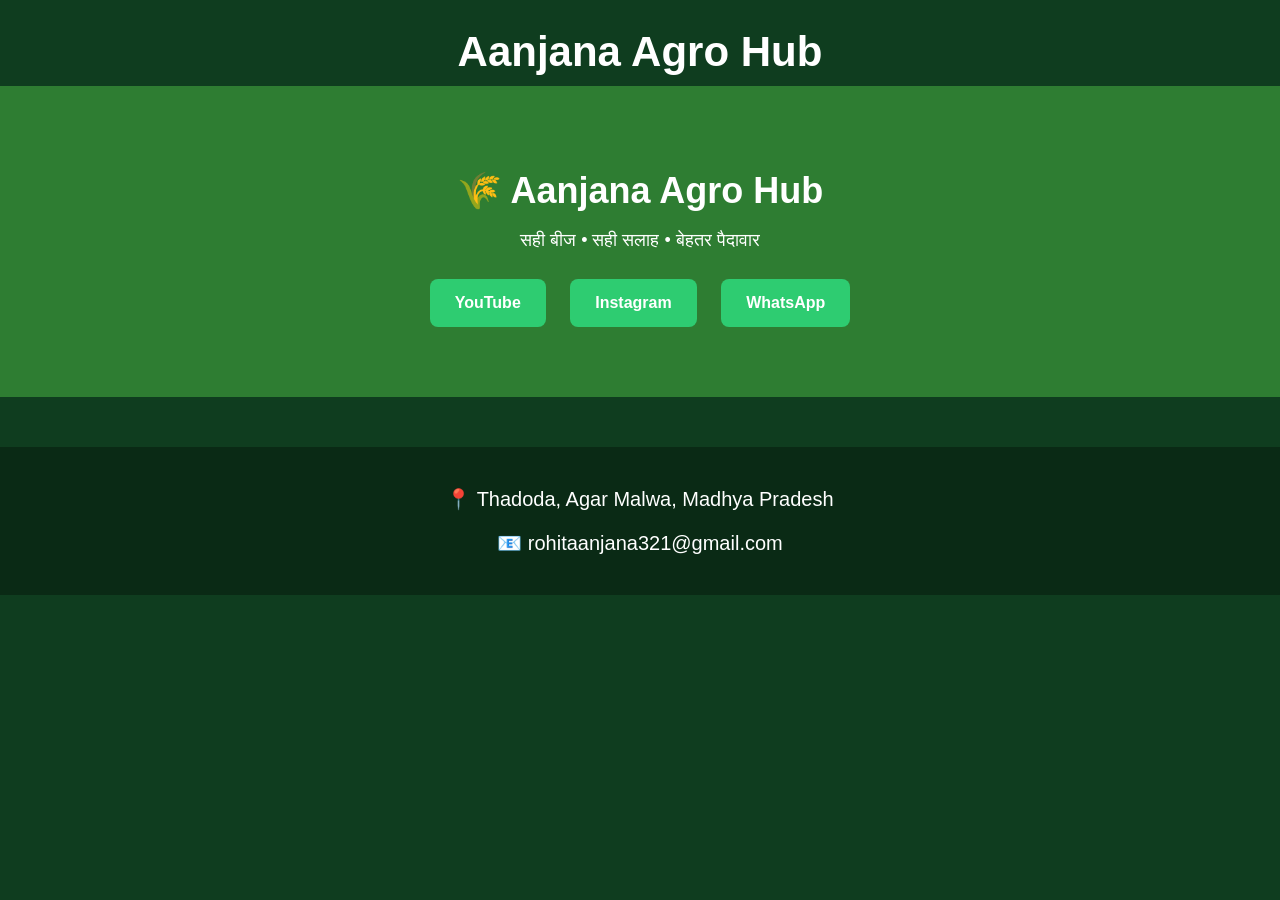
==== index.html @ 18e91987 "Add header for Aanjana Agro Hub" ====
<!DOCTYPE html>
<html lang="en">
 <h1 class="test">Aanjana Agro Hub</h1>
<link rel="stylesheet" href="style.css">
<meta charset="UTF-8">
<meta name="viewport" content="width=device-width, initial-scale=1.0">
<title>Aanjana Agro Hub</title>
<style>
body{
margin:0;
font-family:Arial,sans-serif;
background:#0f3d1f;
color:white;
text-align:center;
}
header{
padding:60px 20px;
}
h1{
font-size:42px;
margin-bottom:10px;
}
p{
font-size:20px;
}
.btn{
display:inline-block;
margin:10px;
padding:15px 25px;
background:#2ecc71;
color:white;
text-decoration:none;
border-radius:8px;
font-weight:bold;
}
footer{
margin-top:50px;
padding:20px;
background:#0a2a15;
}
</style>
</head>
<body>

<header>
<h1>🌾 Aanjana Agro Hub</h1>
<p>सही बीज • सही सलाह • बेहतर पैदावार</p>

<a class="btn" href="https://youtube.com/@aanjanaagrohub">YouTube</a>

<a class="btn" href="https://www.instagram.com/aanjana.agro.hub">Instagram</a>

<a class="btn" href="https://wa.me/919302278878">WhatsApp</a>

</header>

<footer>

<p>📍 Thadoda, Agar Malwa, Madhya Pradesh</p>

<p>📧 rohitaanjana321@gmail.com</p>

</footer>

</body>
</html>
---- style.css ----
body {
  font-family: Arial, sans-serif;
  margin: 0;
  padding: 0;
  background: #f5fff5;
  color: #333;
}

header {
  background: #2e7d32;
  color: white;
  padding: 40px 20px;
  text-align: center;
}

header h1 {
  font-size: 36px;
  margin-bottom: 10px;
}

header p {
  font-size: 18px;
}

.btn {
  display: inline-block;
  margin: 10px;
  padding: 12px 22px;
  background: white;
  color: #2e7d32;
  text-decoration: none;
  border-radius: 25px;
  font-weight: bold;
}

section {
  padding: 30px 20px;
  text-align: center;
}

.card {
  background: white;
  margin: 15px auto;
  padding: 20px;
  border-radius: 15px;
  max-width: 400px;
  box-shadow: 0 2px 10px #ddd;
}

footer {
  background: #2e7d32;
  color: white;
  text-align: center;
  padding: 15px;
}
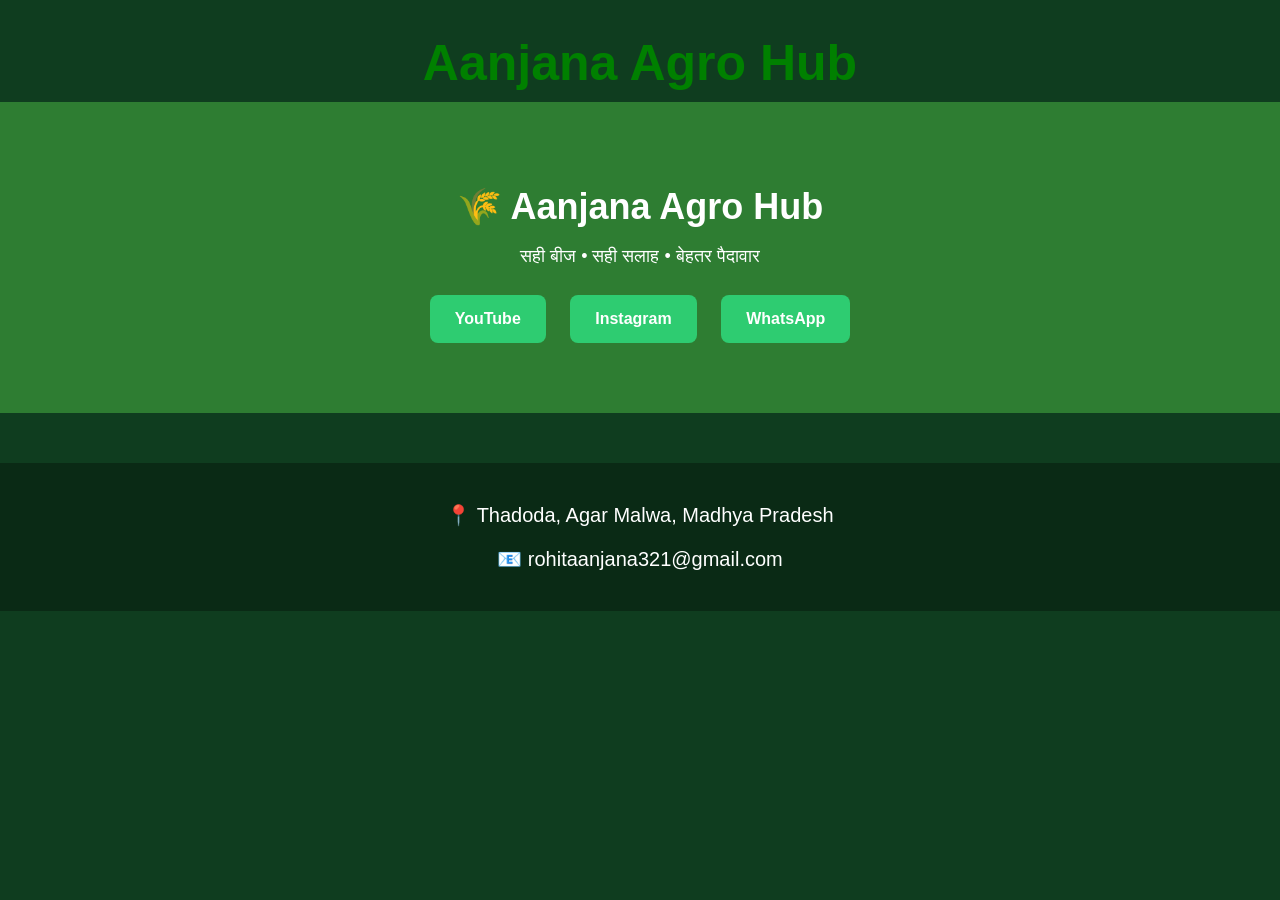
==== commit 2da4af4d: "Fix stylesheet link path in index.html" ====
--- a/index.html
+++ b/index.html
@@ -1,7 +1,7 @@
 <!DOCTYPE html>
 <html lang="en">
  <h1 class="test">Aanjana Agro Hub</h1>
-<link rel="stylesheet" href="style.css">
+<link rel="stylesheet" href="./style.css">
 <meta charset="UTF-8">
 <meta name="viewport" content="width=device-width, initial-scale=1.0">
 <title>Aanjana Agro Hub</title>
--- a/style.css
+++ b/style.css
@@ -53,3 +53,7 @@
   text-align: center;
   padding: 15px;
 }
+.test {
+  color: green;
+  font-size: 50px;
+}
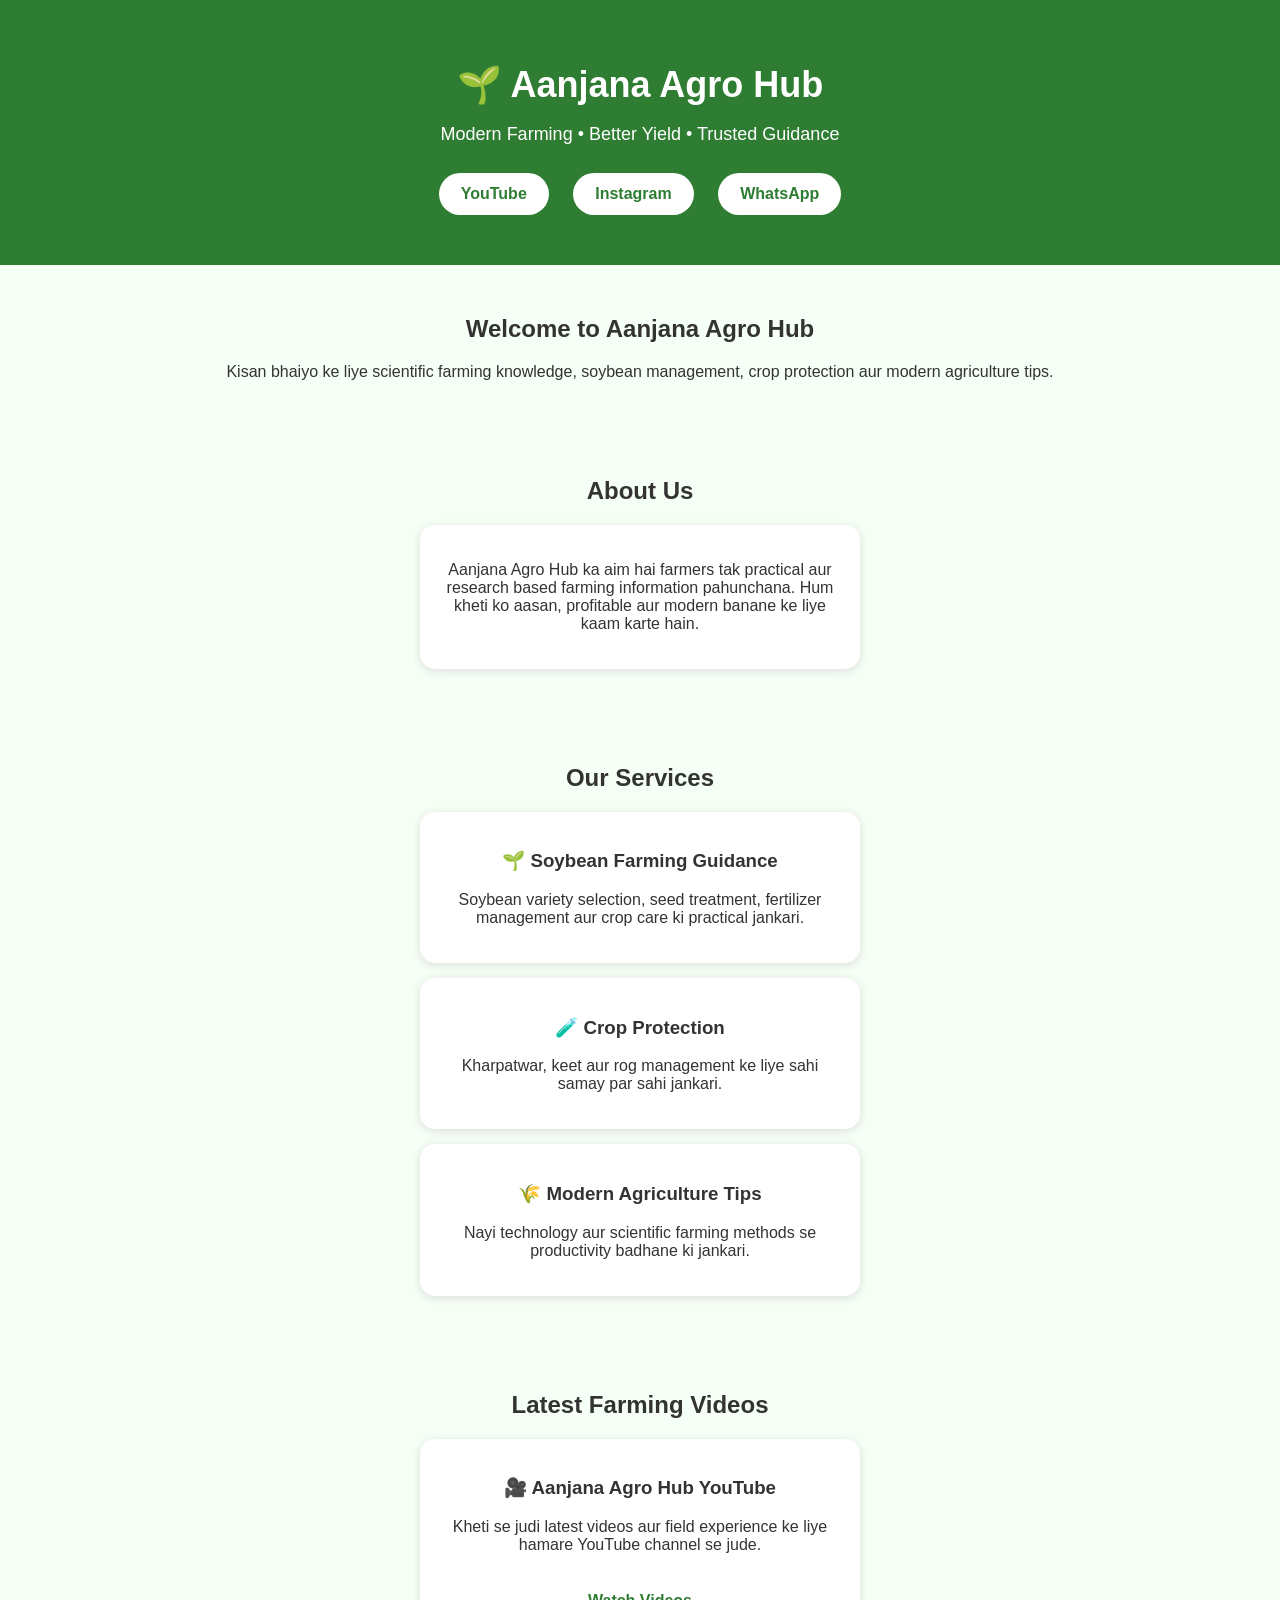
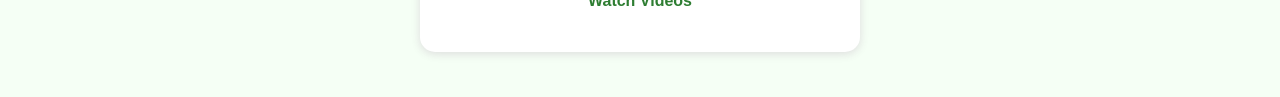
==== commit 8ff04273: "Revise index.html for improved content and layout Updated the content and structure of the index.htm" ====
--- a/index.html
+++ b/index.html
@@ -1,66 +1,105 @@
 <!DOCTYPE html>
 <html lang="en">
- <h1 class="test">Aanjana Agro Hub</h1>
-<link rel="stylesheet" href="./style.css">
+
+<head>
 <meta charset="UTF-8">
 <meta name="viewport" content="width=device-width, initial-scale=1.0">
-<title>Aanjana Agro Hub</title>
-<style>
-body{
-margin:0;
-font-family:Arial,sans-serif;
-background:#0f3d1f;
-color:white;
-text-align:center;
-}
-header{
-padding:60px 20px;
-}
-h1{
-font-size:42px;
-margin-bottom:10px;
-}
-p{
-font-size:20px;
-}
-.btn{
-display:inline-block;
-margin:10px;
-padding:15px 25px;
-background:#2ecc71;
-color:white;
-text-decoration:none;
-border-radius:8px;
-font-weight:bold;
-}
-footer{
-margin-top:50px;
-padding:20px;
-background:#0a2a15;
-}
-</style>
+
+<title>Aanjana Agro Hub | Modern Farming Guidance</title>
+
+<meta name="description" content="Aanjana Agro Hub provides soybean farming guidance, crop management tips and practical agriculture knowledge for farmers.">
+
+<link rel="stylesheet" href="style.css">
+
 </head>
+
 <body>
 
 <header>
-<h1>🌾 Aanjana Agro Hub</h1>
-<p>सही बीज • सही सलाह • बेहतर पैदावार</p>
+<h1>🌱 Aanjana Agro Hub</h1>
+<p>Modern Farming • Better Yield • Trusted Guidance</p>
 
-<a class="btn" href="https://youtube.com/@aanjanaagrohub">YouTube</a>
+<a class="btn" href="https://www.youtube.com/" target="_blank">YouTube</a>
 
-<a class="btn" href="https://www.instagram.com/aanjana.agro.hub">Instagram</a>
+<a class="btn" href="https://www.instagram.com/" target="_blank">Instagram</a>
 
-<a class="btn" href="https://wa.me/919302278878">WhatsApp</a>
+<a class="btn" href="https://wa.me/" target="_blank">WhatsApp</a>
 
 </header>
 
-<footer>
 
-<p>📍 Thadoda, Agar Malwa, Madhya Pradesh</p>
+<section>
 
-<p>📧 rohitaanjana321@gmail.com</p>
+<h2>Welcome to Aanjana Agro Hub</h2>
 
-</footer>
+<p>
+Kisan bhaiyo ke liye scientific farming knowledge,
+soybean management, crop protection aur modern agriculture tips.
+</p>
 
-</body>
-</html>
+</section>
+
+
+<section>
+
+<h2>About Us</h2>
+
+<div class="card">
+
+<p>
+Aanjana Agro Hub ka aim hai farmers tak practical aur research based farming information pahunchana.
+Hum kheti ko aasan, profitable aur modern banane ke liye kaam karte hain.
+</p>
+
+</div>
+
+</section>
+ <section>
+
+<h2>Our Services</h2>
+
+<div class="card">
+<h3>🌱 Soybean Farming Guidance</h3>
+<p>
+Soybean variety selection, seed treatment, fertilizer management aur crop care ki practical jankari.
+</p>
+</div>
+
+
+<div class="card">
+<h3>🧪 Crop Protection</h3>
+<p>
+Kharpatwar, keet aur rog management ke liye sahi samay par sahi jankari.
+</p>
+</div>
+
+
+<div class="card">
+<h3>🌾 Modern Agriculture Tips</h3>
+<p>
+Nayi technology aur scientific farming methods se productivity badhane ki jankari.
+</p>
+</div>
+
+</section>
+
+
+<section>
+
+<h2>Latest Farming Videos</h2>
+
+<div class="card">
+
+<h3>🎥 Aanjana Agro Hub YouTube</h3>
+
+<p>
+Kheti se judi latest videos aur field experience ke liye hamare YouTube channel se jude.
+</p>
+
+<a class="btn" href="https://www.youtube.com/" target="_blank">
+Watch Videos
+</a>
+
+</div>
+
+</section>
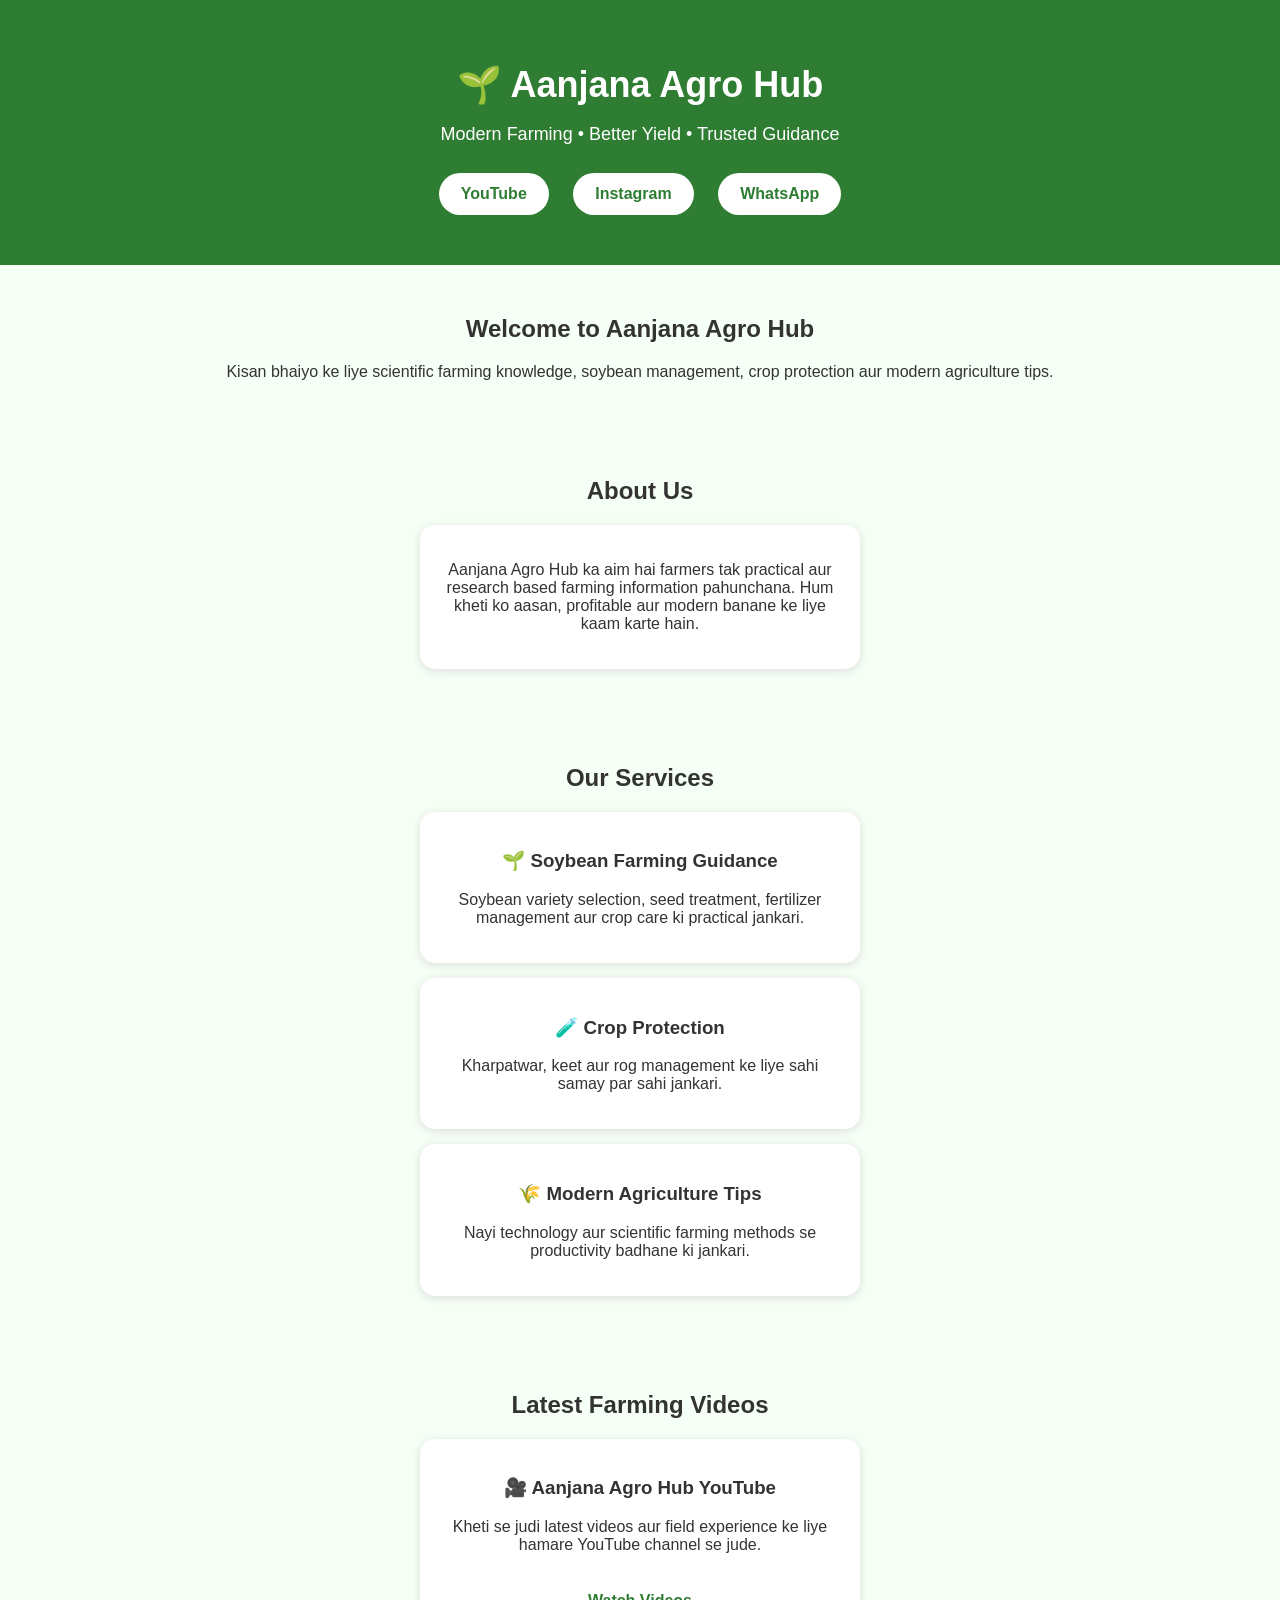
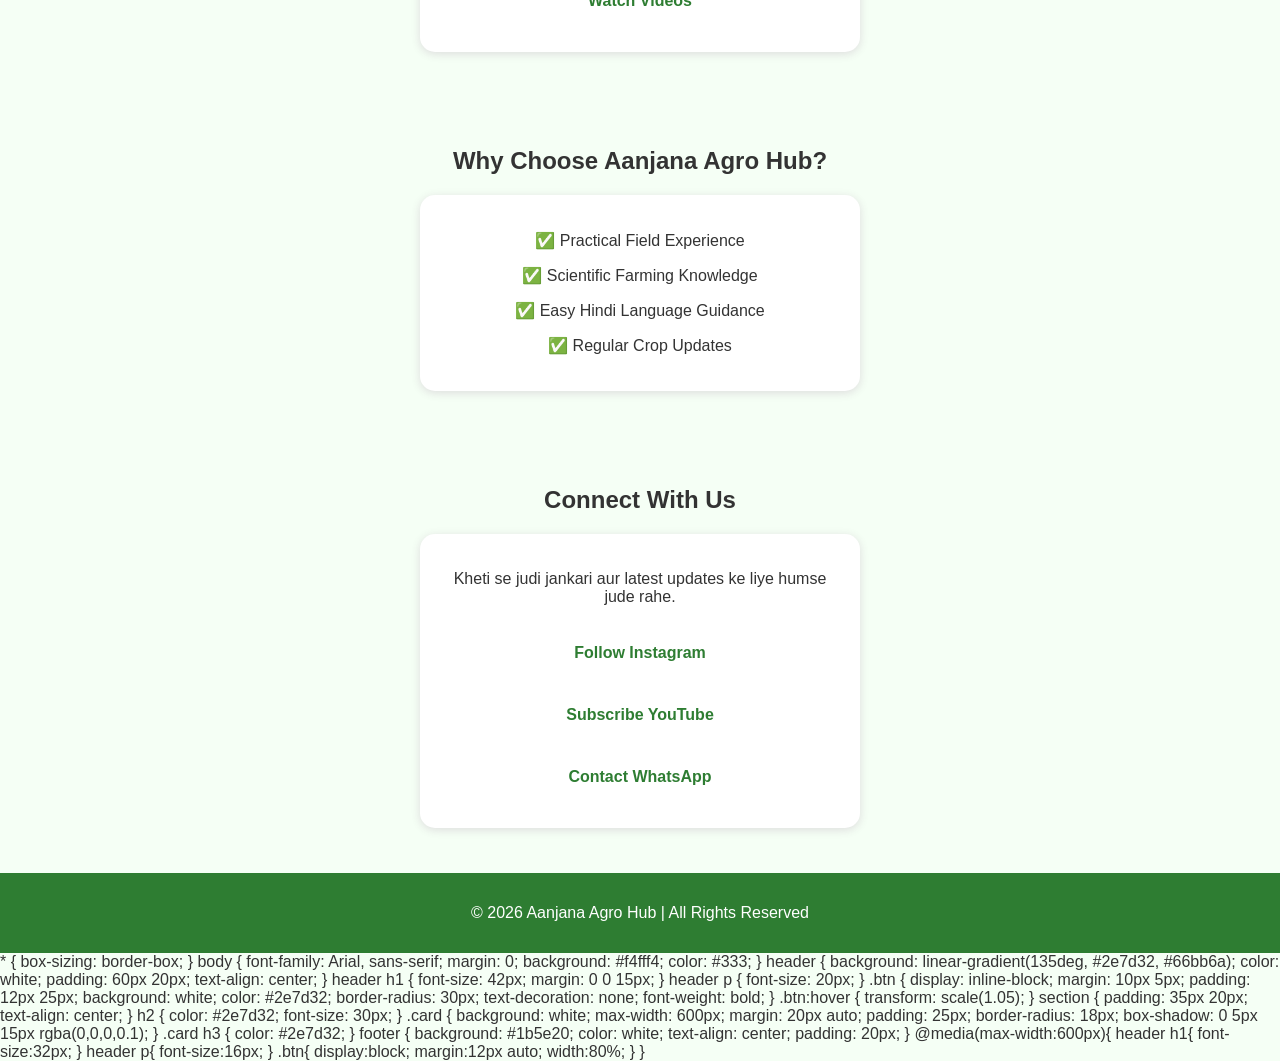
==== commit 98571c9c: "Add sections for features and contact information" ====
--- a/index.html
+++ b/index.html
@@ -103,3 +103,152 @@
 </div>
 
 </section>
+ <section>
+
+<h2>Why Choose Aanjana Agro Hub?</h2>
+
+<div class="card">
+
+<p>✅ Practical Field Experience</p>
+
+<p>✅ Scientific Farming Knowledge</p>
+
+<p>✅ Easy Hindi Language Guidance</p>
+
+<p>✅ Regular Crop Updates</p>
+
+</div>
+
+</section>
+
+
+<section>
+
+<h2>Connect With Us</h2>
+
+<div class="card">
+
+<p>
+Kheti se judi jankari aur latest updates ke liye humse jude rahe.
+</p>
+
+<a class="btn" href="https://www.instagram.com/" target="_blank">
+Follow Instagram
+</a>
+
+<a class="btn" href="https://www.youtube.com/" target="_blank">
+Subscribe YouTube
+</a>
+
+<a class="btn" href="https://wa.me/" target="_blank">
+Contact WhatsApp
+</a>
+
+</div>
+
+</section>
+
+
+<footer>
+
+<p>
+© 2026 Aanjana Agro Hub | All Rights Reserved
+</p>
+
+</footer>
+
+
+</body>
+
+</
+ <html>
+  * {
+  box-sizing: border-box;
+}
+
+body {
+  font-family: Arial, sans-serif;
+  margin: 0;
+  background: #f4fff4;
+  color: #333;
+}
+
+header {
+  background: linear-gradient(135deg, #2e7d32, #66bb6a);
+  color: white;
+  padding: 60px 20px;
+  text-align: center;
+}
+
+header h1 {
+  font-size: 42px;
+  margin: 0 0 15px;
+}
+
+header p {
+  font-size: 20px;
+}
+
+.btn {
+  display: inline-block;
+  margin: 10px 5px;
+  padding: 12px 25px;
+  background: white;
+  color: #2e7d32;
+  border-radius: 30px;
+  text-decoration: none;
+  font-weight: bold;
+}
+
+.btn:hover {
+  transform: scale(1.05);
+}
+
+section {
+  padding: 35px 20px;
+  text-align: center;
+}
+
+h2 {
+  color: #2e7d32;
+  font-size: 30px;
+}
+
+.card {
+  background: white;
+  max-width: 600px;
+  margin: 20px auto;
+  padding: 25px;
+  border-radius: 18px;
+  box-shadow: 0 5px 15px rgba(0,0,0,0.1);
+}
+
+.card h3 {
+  color: #2e7d32;
+}
+
+footer {
+  background: #1b5e20;
+  color: white;
+  text-align: center;
+  padding: 20px;
+}
+
+
+@media(max-width:600px){
+
+header h1{
+font-size:32px;
+}
+
+header p{
+font-size:16px;
+}
+
+.btn{
+display:block;
+margin:12px auto;
+width:80%;
+}
+
+}
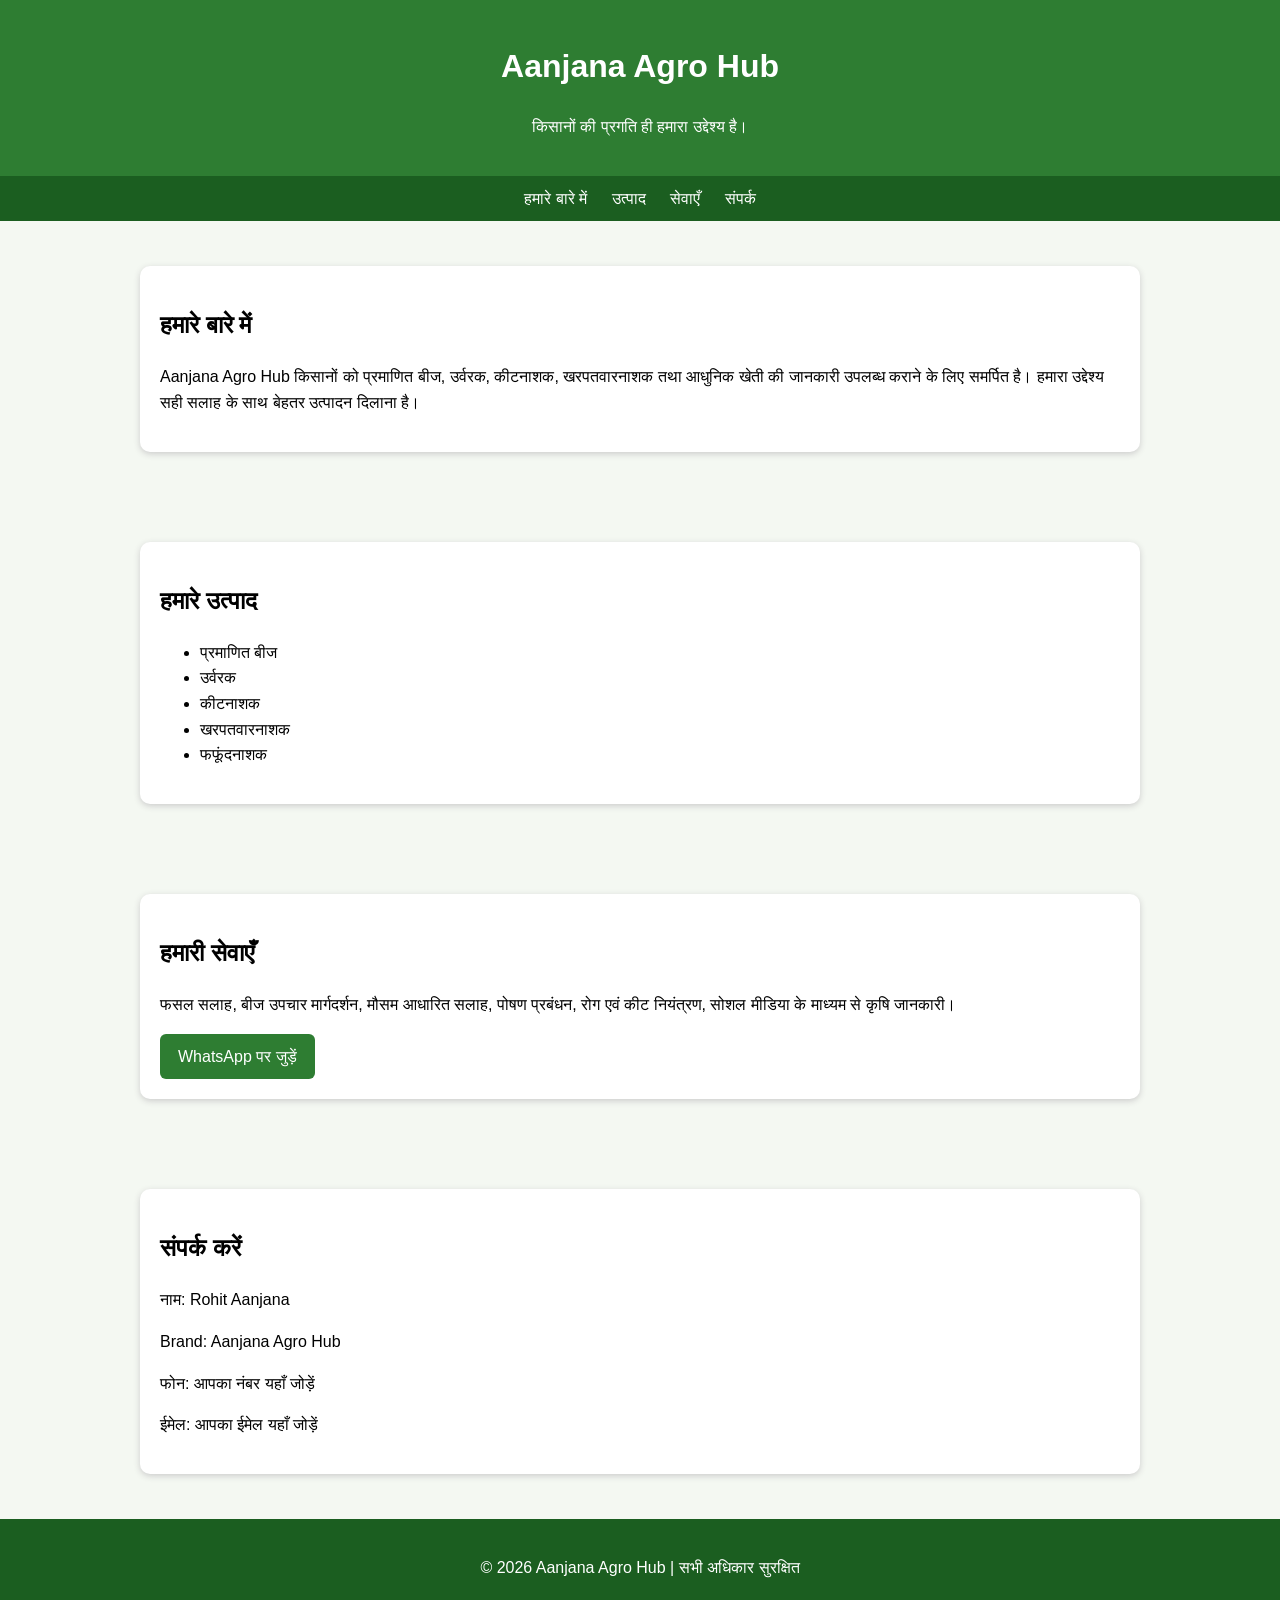
==== commit 36b8a404: "Add files via upload" ====
--- a/index.html
+++ b/index.html
@@ -1,254 +1,60 @@
 <!DOCTYPE html>
-<html lang="en">
-
+<html lang="hi">
 <head>
 <meta charset="UTF-8">
-<meta name="viewport" content="width=device-width, initial-scale=1.0">
-
-<title>Aanjana Agro Hub | Modern Farming Guidance</title>
-
-<meta name="description" content="Aanjana Agro Hub provides soybean farming guidance, crop management tips and practical agriculture knowledge for farmers.">
-
-<link rel="stylesheet" href="style.css">
-
+<meta name="viewport" content="width=device-width,initial-scale=1">
+<title>Aanjana Agro Hub</title>
+<style>
+body{font-family:Arial,sans-serif;margin:0;line-height:1.6;background:#f4f8f2}
+header{background:#2e7d32;color:#fff;padding:20px;text-align:center}
+nav{background:#1b5e20;padding:10px;text-align:center}
+nav a{color:#fff;margin:0 10px;text-decoration:none}
+section{max-width:1000px;margin:auto;padding:30px}
+.card{background:#fff;padding:20px;margin:15px 0;border-radius:10px;box-shadow:0 2px 6px #ccc}
+footer{background:#1b5e20;color:#fff;text-align:center;padding:20px}
+.btn{display:inline-block;background:#2e7d32;color:#fff;padding:10px 18px;border-radius:6px;text-decoration:none}
+</style>
 </head>
-
 <body>
-
 <header>
-<h1>🌱 Aanjana Agro Hub</h1>
-<p>Modern Farming • Better Yield • Trusted Guidance</p>
-
-<a class="btn" href="https://www.youtube.com/" target="_blank">YouTube</a>
-
-<a class="btn" href="https://www.instagram.com/" target="_blank">Instagram</a>
-
-<a class="btn" href="https://wa.me/" target="_blank">WhatsApp</a>
-
+<h1>Aanjana Agro Hub</h1>
+<p>किसानों की प्रगति ही हमारा उद्देश्य है।</p>
 </header>
-
-
-<section>
-
-<h2>Welcome to Aanjana Agro Hub</h2>
-
-<p>
-Kisan bhaiyo ke liye scientific farming knowledge,
-soybean management, crop protection aur modern agriculture tips.
-</p>
-
+<nav>
+<a href="#about">हमारे बारे में</a>
+<a href="#products">उत्पाद</a>
+<a href="#services">सेवाएँ</a>
+<a href="#contact">संपर्क</a>
+</nav>
+<section id="about">
+<div class="card">
+<h2>हमारे बारे में</h2>
+<p>Aanjana Agro Hub किसानों को प्रमाणित बीज, उर्वरक, कीटनाशक, खरपतवारनाशक तथा आधुनिक खेती की जानकारी उपलब्ध कराने के लिए समर्पित है। हमारा उद्देश्य सही सलाह के साथ बेहतर उत्पादन दिलाना है।</p>
+</div>
 </section>
-
-
-<section>
-
-<h2>About Us</h2>
-
+<section id="products">
+<div class="card"><h2>हमारे उत्पाद</h2>
+<ul>
+<li>प्रमाणित बीज</li><li>उर्वरक</li><li>कीटनाशक</li><li>खरपतवारनाशक</li><li>फफूंदनाशक</li>
+</ul></div>
+</section>
+<section id="services">
 <div class="card">
-
-<p>
-Aanjana Agro Hub ka aim hai farmers tak practical aur research based farming information pahunchana.
-Hum kheti ko aasan, profitable aur modern banane ke liye kaam karte hain.
-</p>
-
+<h2>हमारी सेवाएँ</h2>
+<p>फसल सलाह, बीज उपचार मार्गदर्शन, मौसम आधारित सलाह, पोषण प्रबंधन, रोग एवं कीट नियंत्रण, सोशल मीडिया के माध्यम से कृषि जानकारी।</p>
+<a class="btn" href="#">WhatsApp पर जुड़ें</a>
 </div>
-
 </section>
- <section>
-
-<h2>Our Services</h2>
-
+<section id="contact">
 <div class="card">
-<h3>🌱 Soybean Farming Guidance</h3>
-<p>
-Soybean variety selection, seed treatment, fertilizer management aur crop care ki practical jankari.
-</p>
+<h2>संपर्क करें</h2>
+<p>नाम: Rohit Aanjana</p>
+<p>Brand: Aanjana Agro Hub</p>
+<p>फोन: आपका नंबर यहाँ जोड़ें</p>
+<p>ईमेल: आपका ईमेल यहाँ जोड़ें</p>
 </div>
-
-
-<div class="card">
-<h3>🧪 Crop Protection</h3>
-<p>
-Kharpatwar, keet aur rog management ke liye sahi samay par sahi jankari.
-</p>
-</div>
-
-
-<div class="card">
-<h3>🌾 Modern Agriculture Tips</h3>
-<p>
-Nayi technology aur scientific farming methods se productivity badhane ki jankari.
-</p>
-</div>
-
 </section>
-
-
-<section>
-
-<h2>Latest Farming Videos</h2>
-
-<div class="card">
-
-<h3>🎥 Aanjana Agro Hub YouTube</h3>
-
-<p>
-Kheti se judi latest videos aur field experience ke liye hamare YouTube channel se jude.
-</p>
-
-<a class="btn" href="https://www.youtube.com/" target="_blank">
-Watch Videos
-</a>
-
-</div>
-
-</section>
- <section>
-
-<h2>Why Choose Aanjana Agro Hub?</h2>
-
-<div class="card">
-
-<p>✅ Practical Field Experience</p>
-
-<p>✅ Scientific Farming Knowledge</p>
-
-<p>✅ Easy Hindi Language Guidance</p>
-
-<p>✅ Regular Crop Updates</p>
-
-</div>
-
-</section>
-
-
-<section>
-
-<h2>Connect With Us</h2>
-
-<div class="card">
-
-<p>
-Kheti se judi jankari aur latest updates ke liye humse jude rahe.
-</p>
-
-<a class="btn" href="https://www.instagram.com/" target="_blank">
-Follow Instagram
-</a>
-
-<a class="btn" href="https://www.youtube.com/" target="_blank">
-Subscribe YouTube
-</a>
-
-<a class="btn" href="https://wa.me/" target="_blank">
-Contact WhatsApp
-</a>
-
-</div>
-
-</section>
-
-
 <footer>
-
-<p>
-© 2026 Aanjana Agro Hub | All Rights Reserved
-</p>
-
+<p>© 2026 Aanjana Agro Hub | सभी अधिकार सुरक्षित</p>
 </footer>
-
-
-</body>
-
-</
- <html>
-  * {
-  box-sizing: border-box;
-}
-
-body {
-  font-family: Arial, sans-serif;
-  margin: 0;
-  background: #f4fff4;
-  color: #333;
-}
-
-header {
-  background: linear-gradient(135deg, #2e7d32, #66bb6a);
-  color: white;
-  padding: 60px 20px;
-  text-align: center;
-}
-
-header h1 {
-  font-size: 42px;
-  margin: 0 0 15px;
-}
-
-header p {
-  font-size: 20px;
-}
-
-.btn {
-  display: inline-block;
-  margin: 10px 5px;
-  padding: 12px 25px;
-  background: white;
-  color: #2e7d32;
-  border-radius: 30px;
-  text-decoration: none;
-  font-weight: bold;
-}
-
-.btn:hover {
-  transform: scale(1.05);
-}
-
-section {
-  padding: 35px 20px;
-  text-align: center;
-}
-
-h2 {
-  color: #2e7d32;
-  font-size: 30px;
-}
-
-.card {
-  background: white;
-  max-width: 600px;
-  margin: 20px auto;
-  padding: 25px;
-  border-radius: 18px;
-  box-shadow: 0 5px 15px rgba(0,0,0,0.1);
-}
-
-.card h3 {
-  color: #2e7d32;
-}
-
-footer {
-  background: #1b5e20;
-  color: white;
-  text-align: center;
-  padding: 20px;
-}
-
-
-@media(max-width:600px){
-
-header h1{
-font-size:32px;
-}
-
-header p{
-font-size:16px;
-}
-
-.btn{
-display:block;
-margin:12px auto;
-width:80%;
-}
-
-}
+</body></html>
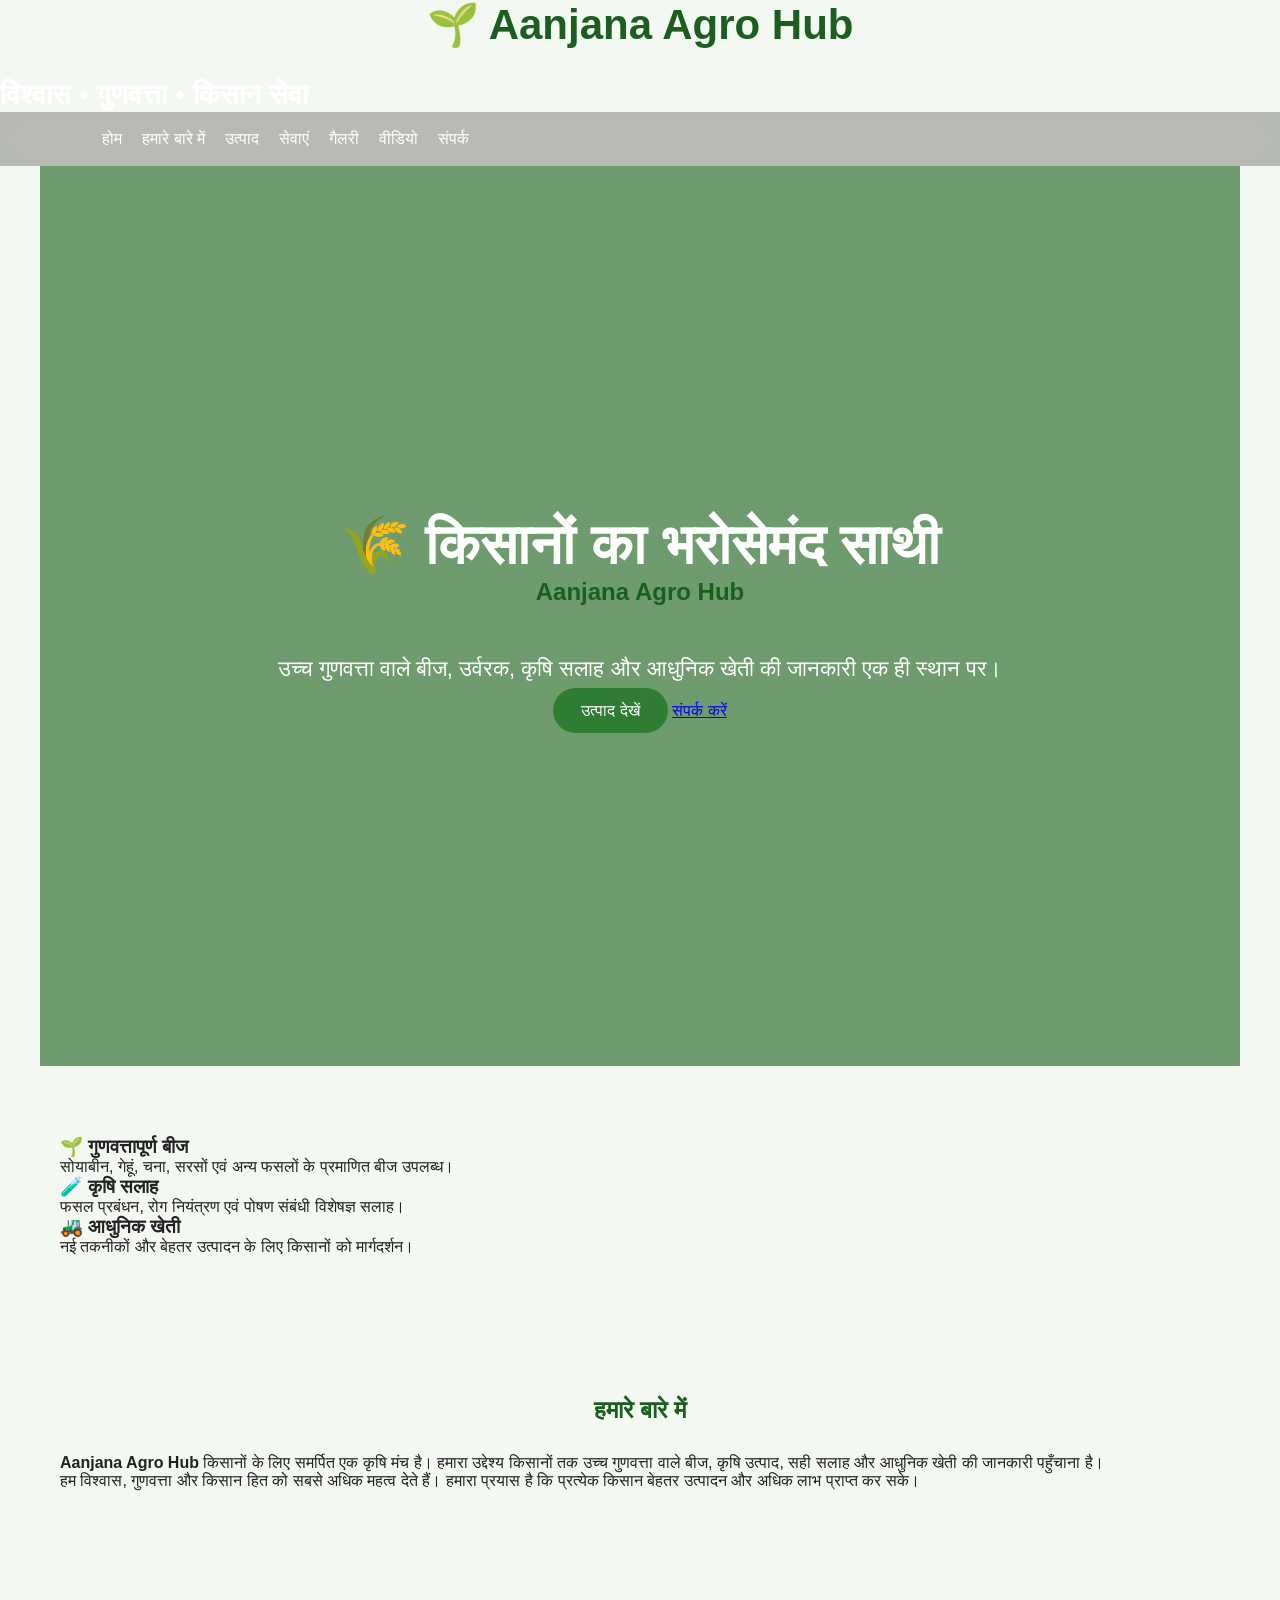
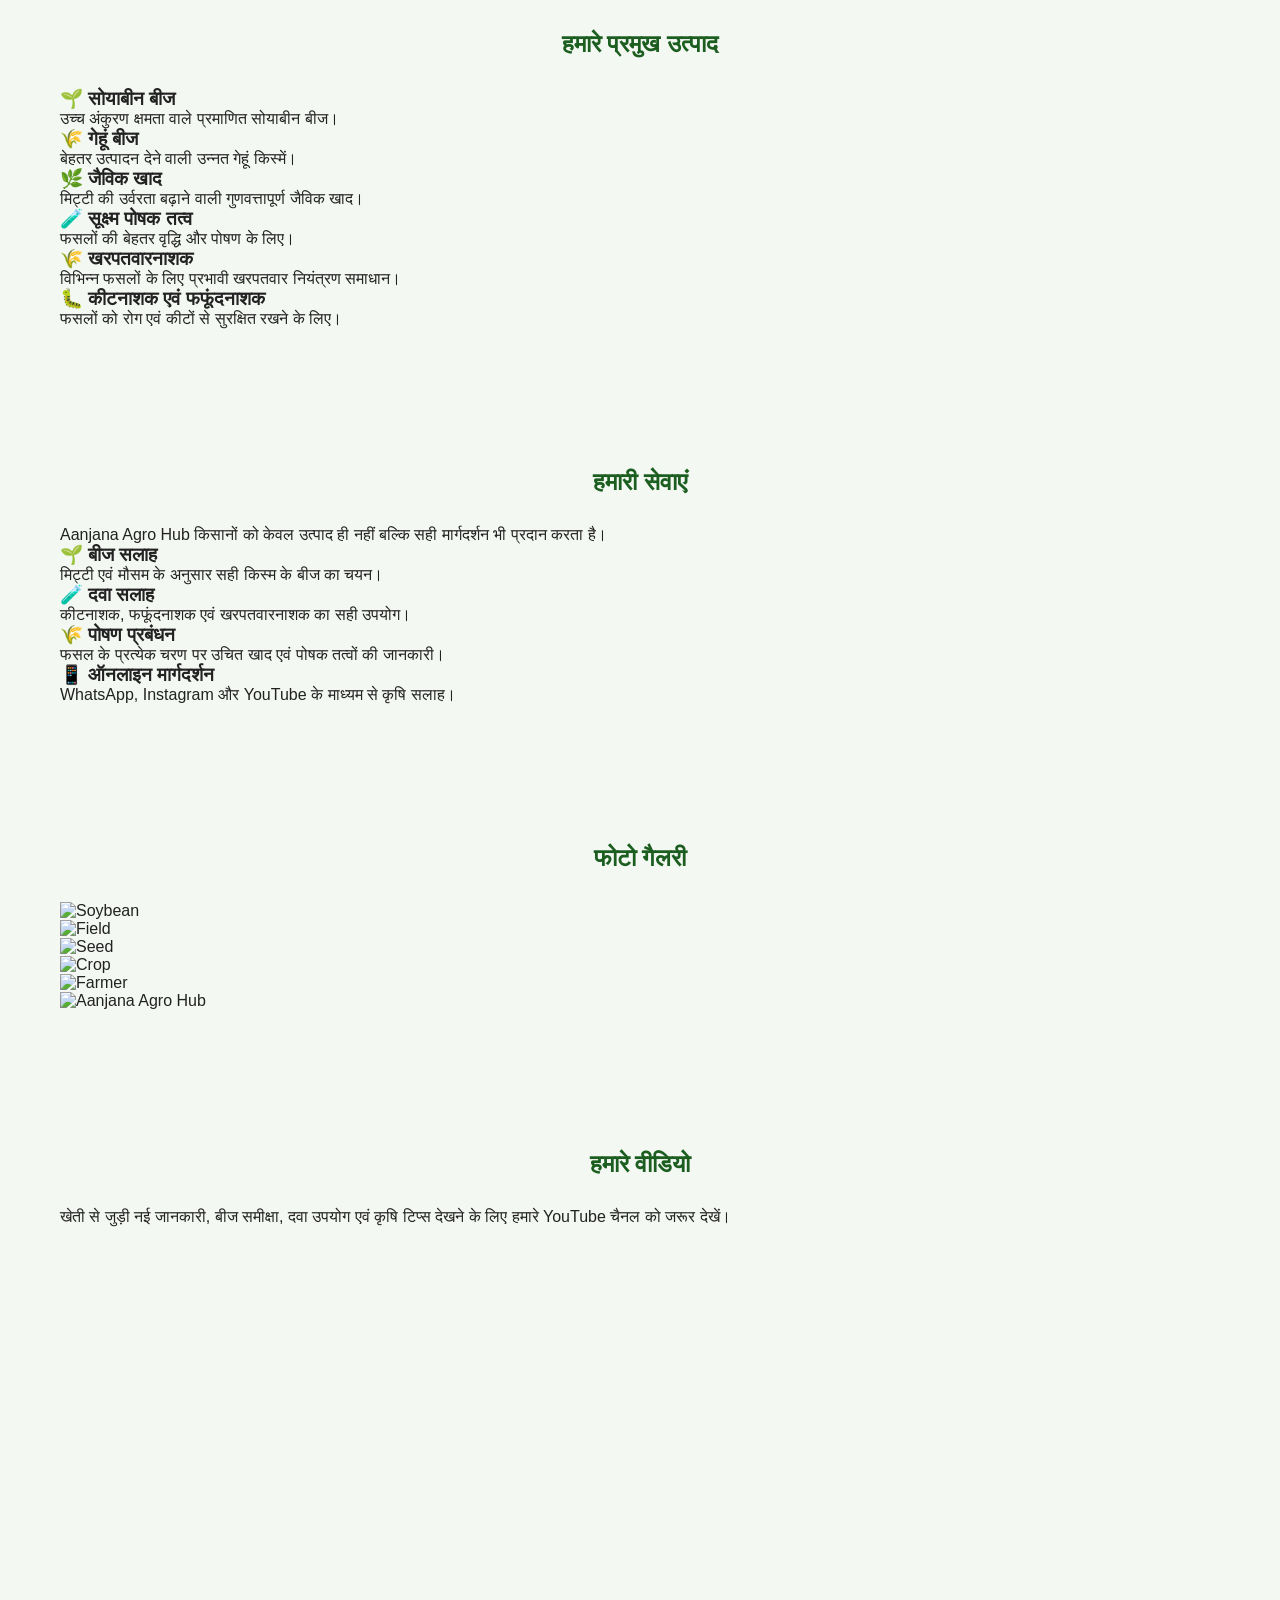
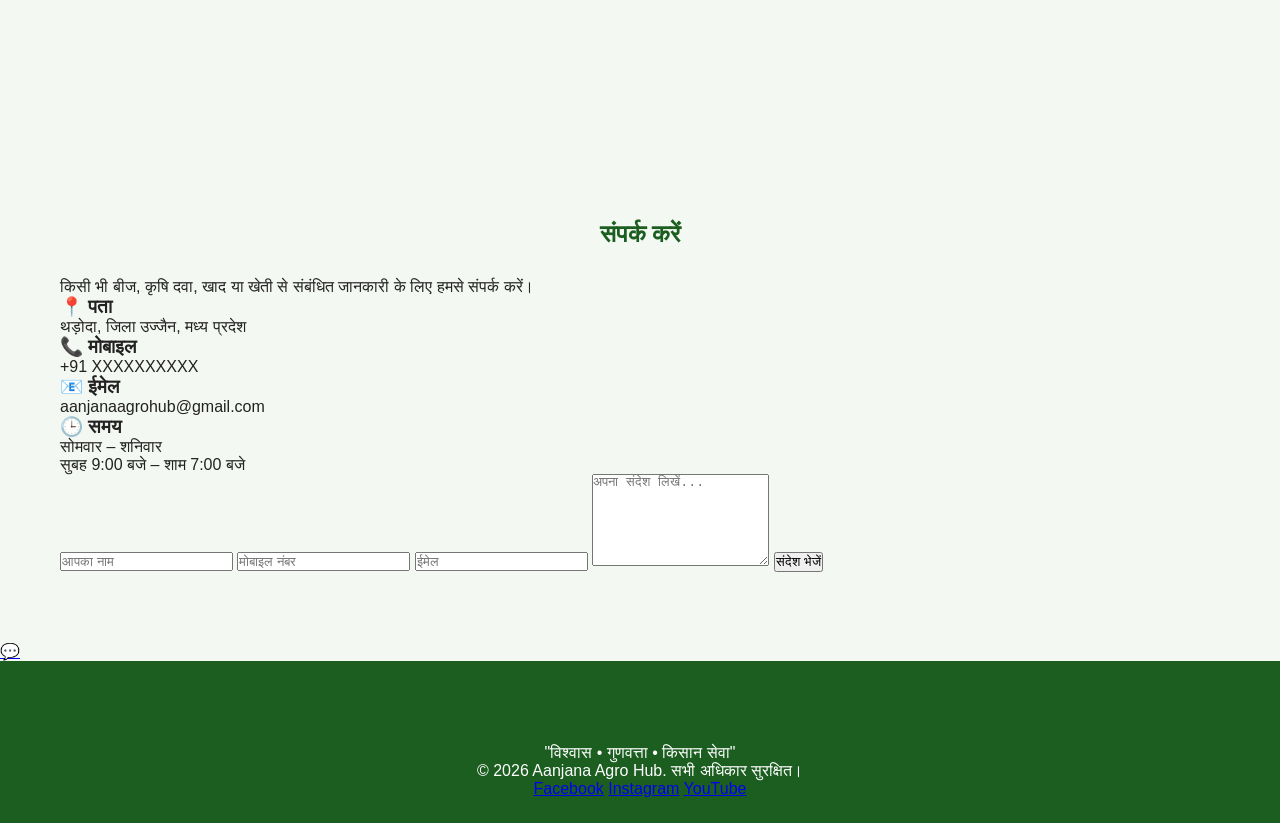
==== commit cc4e67cc: "Refactor index.html with new styles and content Updated viewport meta tag and added links to externa" ====
--- a/index.html
+++ b/index.html
@@ -2,59 +2,420 @@
 <html lang="hi">
 <head>
 <meta charset="UTF-8">
-<meta name="viewport" content="width=device-width,initial-scale=1">
+<meta name="viewport" content="width=device-width, initial-scale=1.0">
 <title>Aanjana Agro Hub</title>
-<style>
-body{font-family:Arial,sans-serif;margin:0;line-height:1.6;background:#f4f8f2}
-header{background:#2e7d32;color:#fff;padding:20px;text-align:center}
-nav{background:#1b5e20;padding:10px;text-align:center}
-nav a{color:#fff;margin:0 10px;text-decoration:none}
-section{max-width:1000px;margin:auto;padding:30px}
-.card{background:#fff;padding:20px;margin:15px 0;border-radius:10px;box-shadow:0 2px 6px #ccc}
-footer{background:#1b5e20;color:#fff;text-align:center;padding:20px}
-.btn{display:inline-block;background:#2e7d32;color:#fff;padding:10px 18px;border-radius:6px;text-decoration:none}
-</style>
+
+<link rel="stylesheet" href="style.css">
+
+<link rel="preconnect" href="https://fonts.googleapis.com">
+<link rel="preconnect" href="https://fonts.gstatic.com" crossorigin>
+
+<link href="https://fonts.googleapis.com/css2?family=Poppins:wght@300;400;500;600;700;800&display=swap" rel="stylesheet">
+
 </head>
+
 <body>
+
 <header>
-<h1>Aanjana Agro Hub</h1>
-<p>किसानों की प्रगति ही हमारा उद्देश्य है।</p>
+
+<div class="logo">
+
+<h2>🌱 Aanjana Agro Hub</h2>
+
+<p>विश्वास • गुणवत्ता • किसान सेवा</p>
+
+</div>
+
+<nav>
+
+<ul>
+
+<li><a href="#home">होम</a></li>
+
+<li><a href="#about">हमारे बारे में</a></li>
+
+<li><a href="#products">उत्पाद</a></li>
+
+<li><a href="#services">सेवाएं</a></li>
+
+<li><a href="#gallery">गैलरी</a></li>
+
+<li><a href="#video">वीडियो</a></li>
+
+<li><a href="#contact">संपर्क</a></li>
+
+</ul>
+
+</nav>
+
 </header>
-<nav>
-<a href="#about">हमारे बारे में</a>
-<a href="#products">उत्पाद</a>
-<a href="#services">सेवाएँ</a>
-<a href="#contact">संपर्क</a>
-</nav>
-<section id="about">
-<div class="card">
+
+<section id="home" class="hero">
+
+<div class="hero-content">
+
+<h1>🌾 किसानों का भरोसेमंद साथी</h1>
+
+<h2>Aanjana Agro Hub</h2>
+
+<p>
+
+उच्च गुणवत्ता वाले बीज, उर्वरक, कृषि सलाह और आधुनिक खेती की जानकारी एक ही स्थान पर।
+
+</p>
+
+<div class="hero-btn">
+
+<a href="#products" class="btn">उत्पाद देखें</a>
+
+<a href="#contact" class="btn2">संपर्क करें</a>
+
+</div>
+
+</div>
+
+</section>
+
+<section class="features">
+
+<div class="feature">
+
+<h3>🌱 गुणवत्तापूर्ण बीज</h3>
+
+<p>
+
+सोयाबीन, गेहूं, चना, सरसों एवं अन्य फसलों के प्रमाणित बीज उपलब्ध।
+
+</p>
+
+</div>
+
+<div class="feature">
+
+<h3>🧪 कृषि सलाह</h3>
+
+<p>
+
+फसल प्रबंधन, रोग नियंत्रण एवं पोषण संबंधी विशेषज्ञ सलाह।
+
+</p>
+
+</div>
+
+<div class="feature">
+
+<h3>🚜 आधुनिक खेती</h3>
+
+<p>
+
+नई तकनीकों और बेहतर उत्पादन के लिए किसानों को मार्गदर्शन।
+
+</p>
+
+</div>
+
+</section>
+  <section id="about" class="about">
+
+<div class="container">
+
 <h2>हमारे बारे में</h2>
-<p>Aanjana Agro Hub किसानों को प्रमाणित बीज, उर्वरक, कीटनाशक, खरपतवारनाशक तथा आधुनिक खेती की जानकारी उपलब्ध कराने के लिए समर्पित है। हमारा उद्देश्य सही सलाह के साथ बेहतर उत्पादन दिलाना है।</p>
-</div>
-</section>
-<section id="products">
-<div class="card"><h2>हमारे उत्पाद</h2>
-<ul>
-<li>प्रमाणित बीज</li><li>उर्वरक</li><li>कीटनाशक</li><li>खरपतवारनाशक</li><li>फफूंदनाशक</li>
-</ul></div>
-</section>
-<section id="services">
-<div class="card">
-<h2>हमारी सेवाएँ</h2>
-<p>फसल सलाह, बीज उपचार मार्गदर्शन, मौसम आधारित सलाह, पोषण प्रबंधन, रोग एवं कीट नियंत्रण, सोशल मीडिया के माध्यम से कृषि जानकारी।</p>
-<a class="btn" href="#">WhatsApp पर जुड़ें</a>
-</div>
-</section>
-<section id="contact">
-<div class="card">
+
+<p>
+<strong>Aanjana Agro Hub</strong> किसानों के लिए समर्पित एक कृषि मंच है।
+हमारा उद्देश्य किसानों तक उच्च गुणवत्ता वाले बीज, कृषि उत्पाद,
+सही सलाह और आधुनिक खेती की जानकारी पहुँचाना है।
+</p>
+
+<p>
+हम विश्वास, गुणवत्ता और किसान हित को सबसे अधिक महत्व देते हैं।
+हमारा प्रयास है कि प्रत्येक किसान बेहतर उत्पादन और अधिक लाभ प्राप्त कर सके।
+</p>
+
+</div>
+
+</section>
+
+<section id="products" class="products">
+
+<div class="container">
+
+<h2>हमारे प्रमुख उत्पाद</h2>
+
+<div class="product-grid">
+
+<div class="product-card">
+
+<h3>🌱 सोयाबीन बीज</h3>
+
+<p>
+उच्च अंकुरण क्षमता वाले प्रमाणित सोयाबीन बीज।
+</p>
+
+</div>
+
+<div class="product-card">
+
+<h3>🌾 गेहूं बीज</h3>
+
+<p>
+बेहतर उत्पादन देने वाली उन्नत गेहूं किस्में।
+</p>
+
+</div>
+
+<div class="product-card">
+
+<h3>🌿 जैविक खाद</h3>
+
+<p>
+मिट्टी की उर्वरता बढ़ाने वाली गुणवत्तापूर्ण जैविक खाद।
+</p>
+
+</div>
+
+<div class="product-card">
+
+<h3>🧪 सूक्ष्म पोषक तत्व</h3>
+
+<p>
+फसलों की बेहतर वृद्धि और पोषण के लिए।
+</p>
+
+</div>
+
+<div class="product-card">
+
+<h3>🌾 खरपतवारनाशक</h3>
+
+<p>
+विभिन्न फसलों के लिए प्रभावी खरपतवार नियंत्रण समाधान।
+</p>
+
+</div>
+
+<div class="product-card">
+
+<h3>🐛 कीटनाशक एवं फफूंदनाशक</h3>
+
+<p>
+फसलों को रोग एवं कीटों से सुरक्षित रखने के लिए।
+</p>
+
+</div>
+
+</div>
+
+</div>
+
+</section>
+  <!-- ========== Services Section ========== -->
+
+<section id="services" class="services">
+
+<div class="container">
+
+<h2>हमारी सेवाएं</h2>
+
+<p class="section-text">
+Aanjana Agro Hub किसानों को केवल उत्पाद ही नहीं बल्कि सही मार्गदर्शन भी प्रदान करता है।
+</p>
+
+<div class="service-grid">
+
+<div class="service-card">
+<h3>🌱 बीज सलाह</h3>
+<p>मिट्टी एवं मौसम के अनुसार सही किस्म के बीज का चयन।</p>
+</div>
+
+<div class="service-card">
+<h3>🧪 दवा सलाह</h3>
+<p>कीटनाशक, फफूंदनाशक एवं खरपतवारनाशक का सही उपयोग।</p>
+</div>
+
+<div class="service-card">
+<h3>🌾 पोषण प्रबंधन</h3>
+<p>फसल के प्रत्येक चरण पर उचित खाद एवं पोषक तत्वों की जानकारी।</p>
+</div>
+
+<div class="service-card">
+<h3>📱 ऑनलाइन मार्गदर्शन</h3>
+<p>WhatsApp, Instagram और YouTube के माध्यम से कृषि सलाह।</p>
+</div>
+
+</div>
+
+</div>
+
+</section>
+
+<!-- ========== Gallery Section ========== -->
+
+<section id="gallery" class="gallery">
+
+<div class="container">
+
+<h2>फोटो गैलरी</h2>
+
+<div class="gallery-grid">
+
+<div class="gallery-item">
+<img src="images/gallery1.jpg" alt="Soybean">
+</div>
+
+<div class="gallery-item">
+<img src="images/gallery2.jpg" alt="Field">
+</div>
+
+<div class="gallery-item">
+<img src="images/gallery3.jpg" alt="Seed">
+</div>
+
+<div class="gallery-item">
+<img src="images/gallery4.jpg" alt="Crop">
+</div>
+
+<div class="gallery-item">
+<img src="images/gallery5.jpg" alt="Farmer">
+</div>
+
+<div class="gallery-item">
+<img src="images/gallery6.jpg" alt="Aanjana Agro Hub">
+</div>
+
+</div>
+
+</div>
+
+</section>
+
+<!-- ========== Video Section ========== -->
+
+<section id="video" class="video">
+
+<div class="container">
+
+<h2>हमारे वीडियो</h2>
+
+<p>
+खेती से जुड़ी नई जानकारी, बीज समीक्षा, दवा उपयोग एवं कृषि टिप्स देखने के लिए
+हमारे YouTube चैनल को जरूर देखें।
+</p>
+
+<div class="video-box">
+
+<iframe
+width="100%"
+height="450"
+src="https://www.youtube.com/embed/YOUR_VIDEO_ID"
+title="Aanjana Agro Hub"
+frameborder="0"
+allowfullscreen>
+</iframe>
+
+</div>
+
+</div>
+
+</section>
+  <!-- ================= CONTACT SECTION ================= -->
+
+<section id="contact" class="contact">
+
+<div class="container">
+
 <h2>संपर्क करें</h2>
-<p>नाम: Rohit Aanjana</p>
-<p>Brand: Aanjana Agro Hub</p>
-<p>फोन: आपका नंबर यहाँ जोड़ें</p>
-<p>ईमेल: आपका ईमेल यहाँ जोड़ें</p>
-</div>
-</section>
+
+<p class="section-text">
+किसी भी बीज, कृषि दवा, खाद या खेती से संबंधित जानकारी के लिए हमसे संपर्क करें।
+</p>
+
+<div class="contact-box">
+
+<div class="contact-item">
+<h3>📍 पता</h3>
+<p>थड़ोदा, जिला उज्जैन, मध्य प्रदेश</p>
+</div>
+
+<div class="contact-item">
+<h3>📞 मोबाइल</h3>
+<p>+91 XXXXXXXXXX</p>
+</div>
+
+<div class="contact-item">
+<h3>📧 ईमेल</h3>
+<p>aanjanaagrohub@gmail.com</p>
+</div>
+
+<div class="contact-item">
+<h3>🕒 समय</h3>
+<p>सोमवार – शनिवार<br>सुबह 9:00 बजे – शाम 7:00 बजे</p>
+</div>
+
+</div>
+
+<form class="contact-form">
+
+<input type="text" placeholder="आपका नाम" required>
+
+<input type="tel" placeholder="मोबाइल नंबर" required>
+
+<input type="email" placeholder="ईमेल">
+
+<textarea rows="6" placeholder="अपना संदेश लिखें..." required></textarea>
+
+<button type="submit">
+संदेश भेजें
+</button>
+
+</form>
+
+</div>
+
+</section>
+
+<!-- ================= WHATSAPP BUTTON ================= -->
+
+<a
+href="https://wa.me/91XXXXXXXXXX"
+class="whatsapp"
+target="_blank">
+
+💬
+
+</a>
+
+<!-- ================= FOOTER ================= -->
+
 <footer>
-<p>© 2026 Aanjana Agro Hub | सभी अधिकार सुरक्षित</p>
+
+<div class="container">
+
+<h2>Aanjana Agro Hub</h2>
+
+<p>
+"विश्वास • गुणवत्ता • किसान सेवा"
+</p>
+
+<p>
+© 2026 Aanjana Agro Hub. सभी अधिकार सुरक्षित।
+</p>
+
+<div class="social-links">
+
+<a href="#">Facebook</a>
+
+<a href="#">Instagram</a>
+
+<a href="#">YouTube</a>
+
+</div>
+
+</div>
+
 </footer>
-</body></html>+
+</body>
+</html>
+
+
--- a/style.css
+++ b/style.css
@@ -0,0 +1,26 @@
+
+*{margin:0;padding:0;box-sizing:border-box}
+html{scroll-behavior:smooth}
+body{font-family:Arial,sans-serif;background:#f4f8f2;color:#222}
+.hero{min-height:100vh;background:linear-gradient(rgba(0,80,0,.55),rgba(0,80,0,.55)),url('images/hero.jpg') center/cover;display:flex;flex-direction:column}
+nav{display:flex;justify-content:space-between;align-items:center;padding:18px 8%;background:rgba(0,0,0,.25);backdrop-filter:blur(8px);position:sticky;top:0}
+.logo{color:#fff;font-size:28px;font-weight:bold}
+nav ul{display:flex;gap:20px;list-style:none}
+nav a{color:#fff;text-decoration:none}
+.hero-content{flex:1;display:flex;flex-direction:column;justify-content:center;align-items:center;text-align:center;color:#fff;padding:20px}
+.hero h1{font-size:56px}
+.hero p{font-size:22px;margin:20px 0}
+.btn{background:#2e7d32;color:#fff;padding:14px 28px;border-radius:30px;text-decoration:none;transition:.3s}
+.btn:hover{background:#1b5e20;transform:scale(1.05)}
+section{max-width:1200px;margin:auto;padding:70px 20px}
+h2{text-align:center;margin-bottom:30px;color:#1b5e20}
+.grid{display:grid;grid-template-columns:repeat(auto-fit,minmax(250px,1fr));gap:25px}
+.grid article{background:#fff;border-radius:16px;padding:24px;box-shadow:0 10px 25px rgba(0,0,0,.08);transition:.3s}
+.grid article:hover{transform:translateY(-8px)}
+footer{background:#1b5e20;color:#fff;text-align:center;padding:25px}
+@media(max-width:768px){
+nav{flex-direction:column}
+nav ul{flex-wrap:wrap;justify-content:center}
+.hero h1{font-size:34px}
+.hero p{font-size:18px}
+}
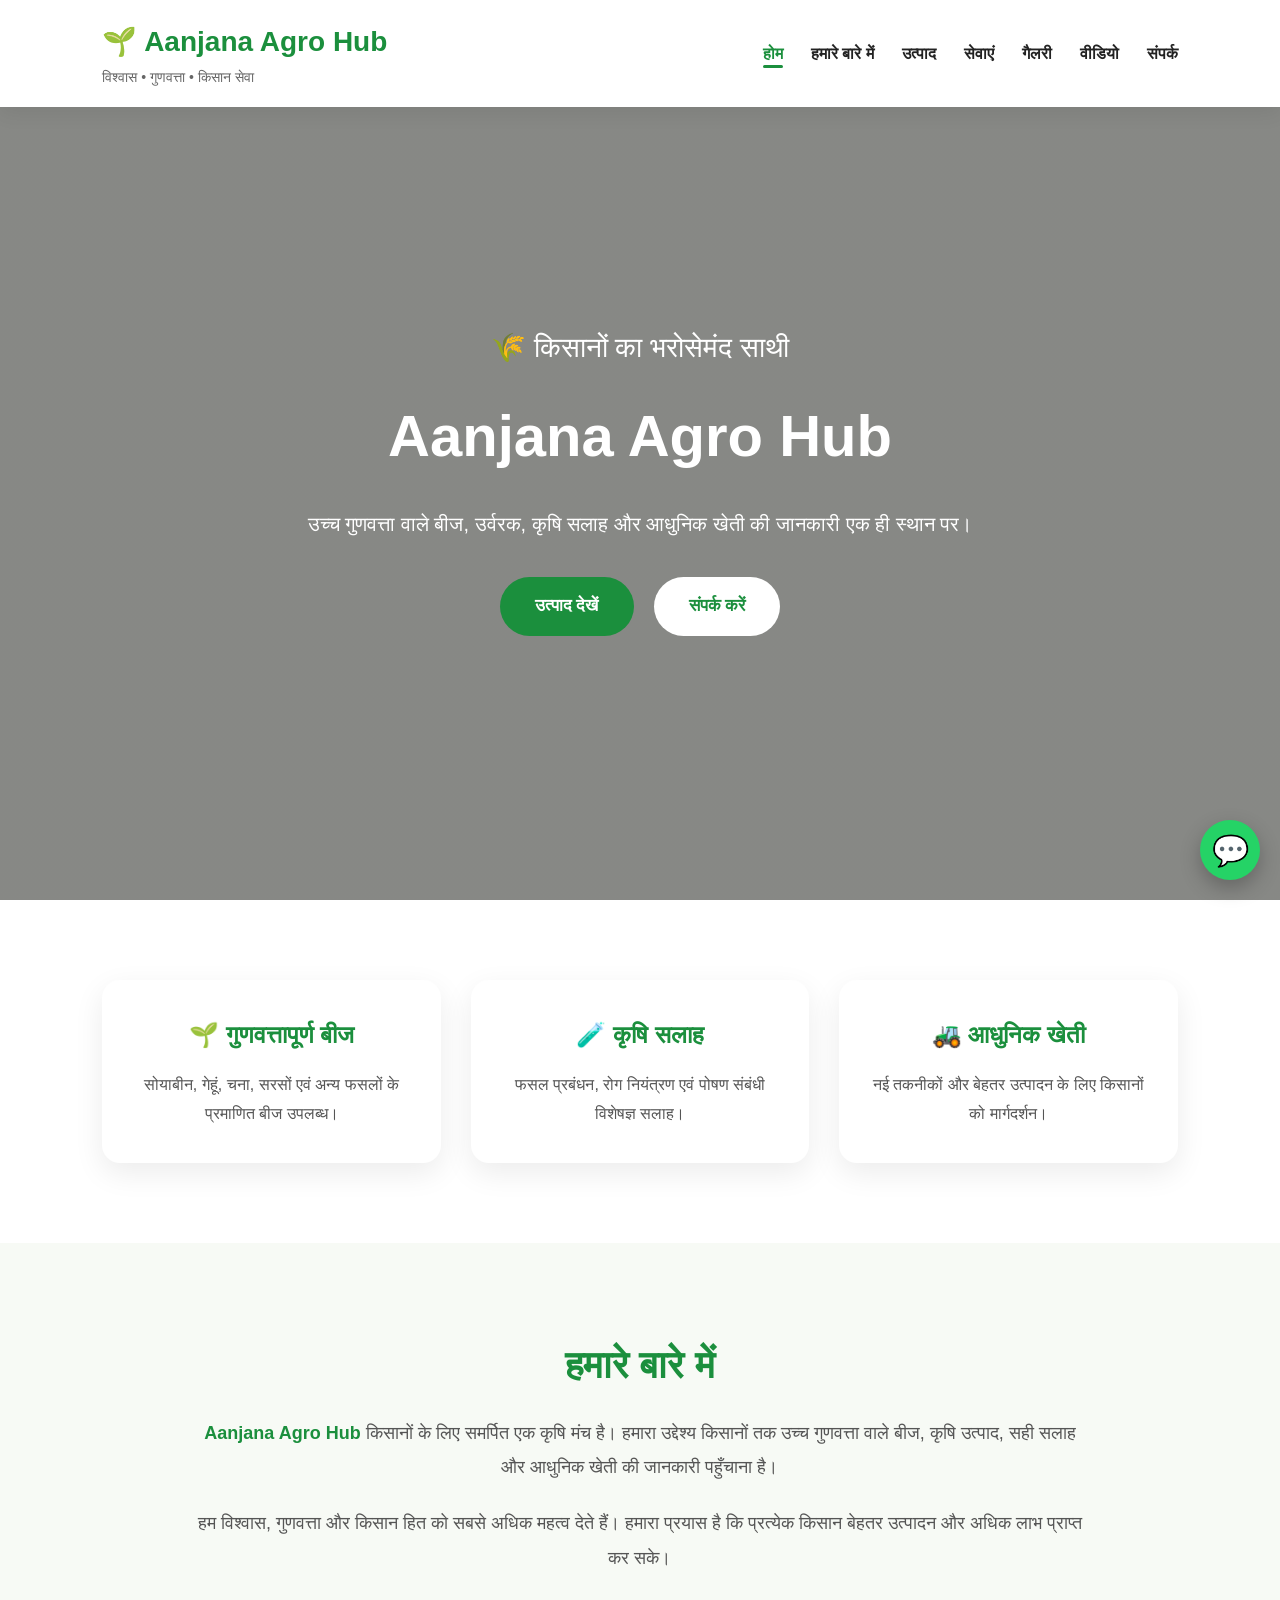
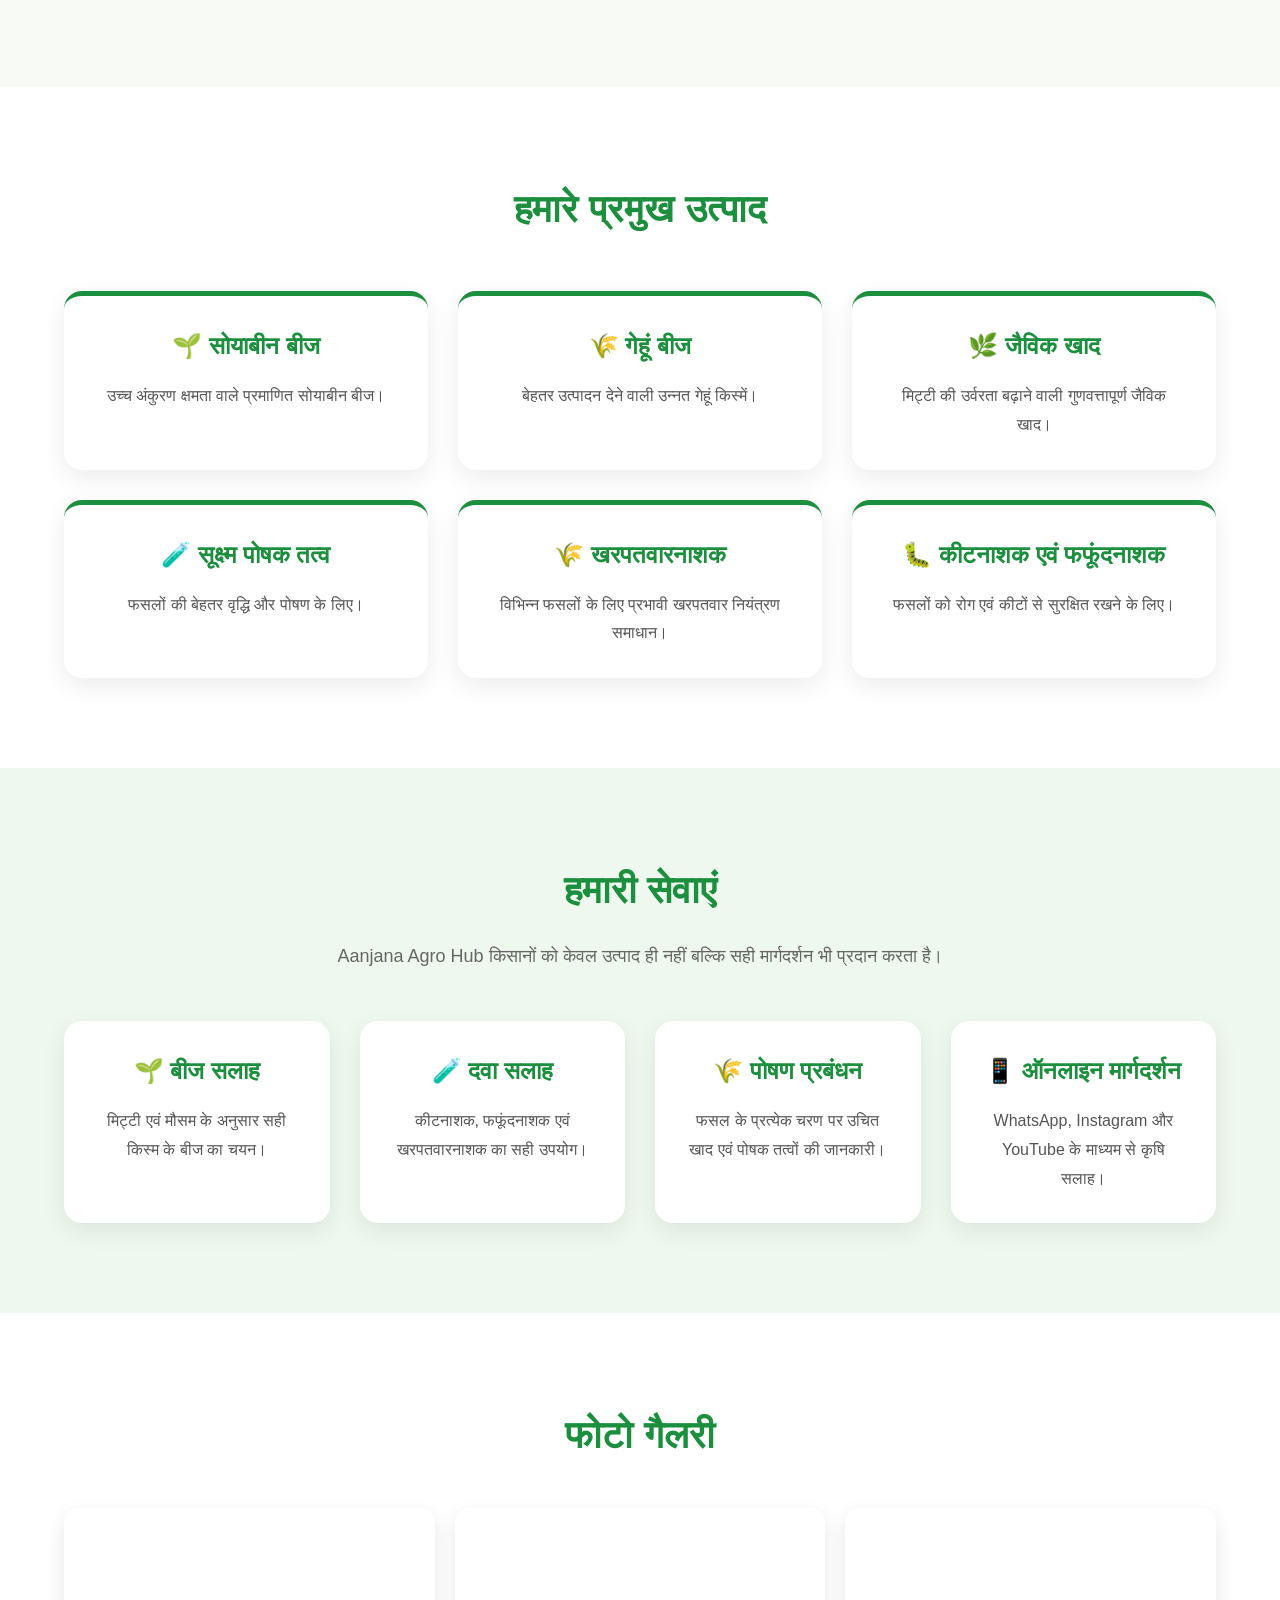
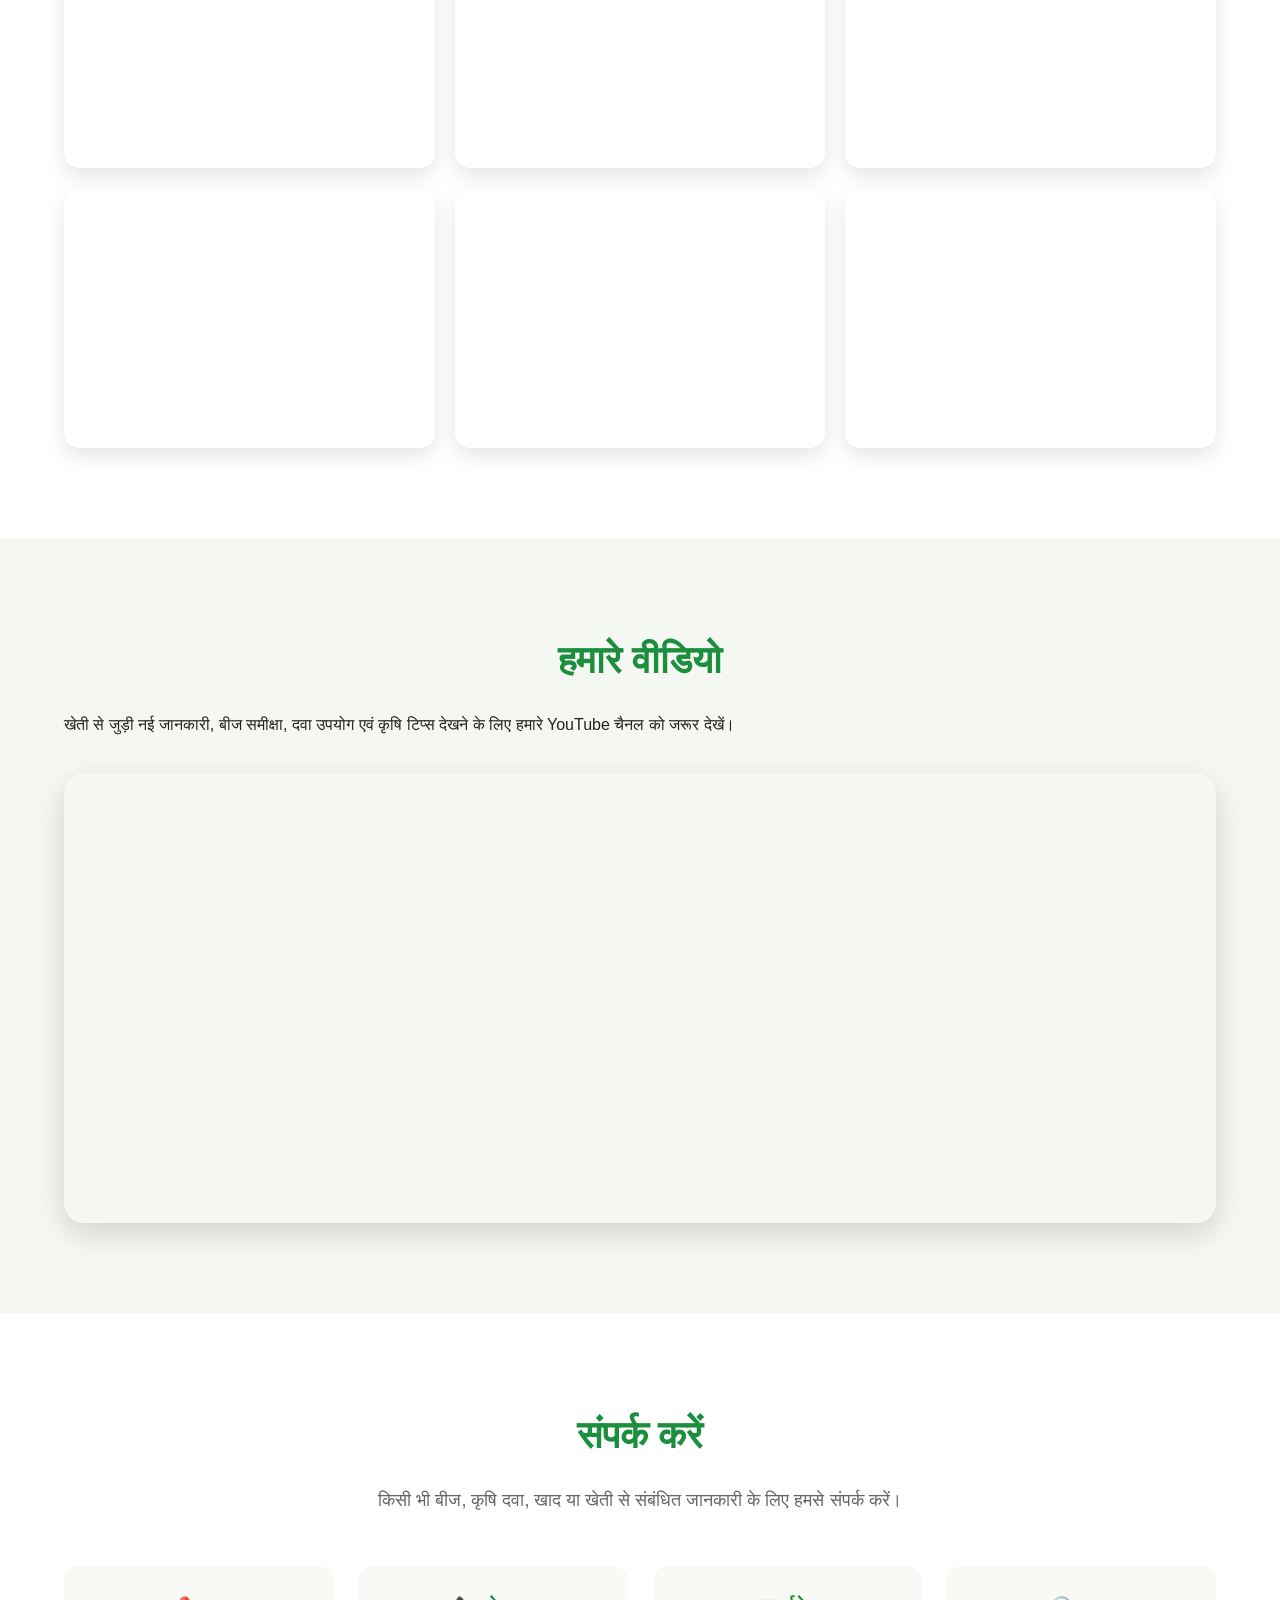
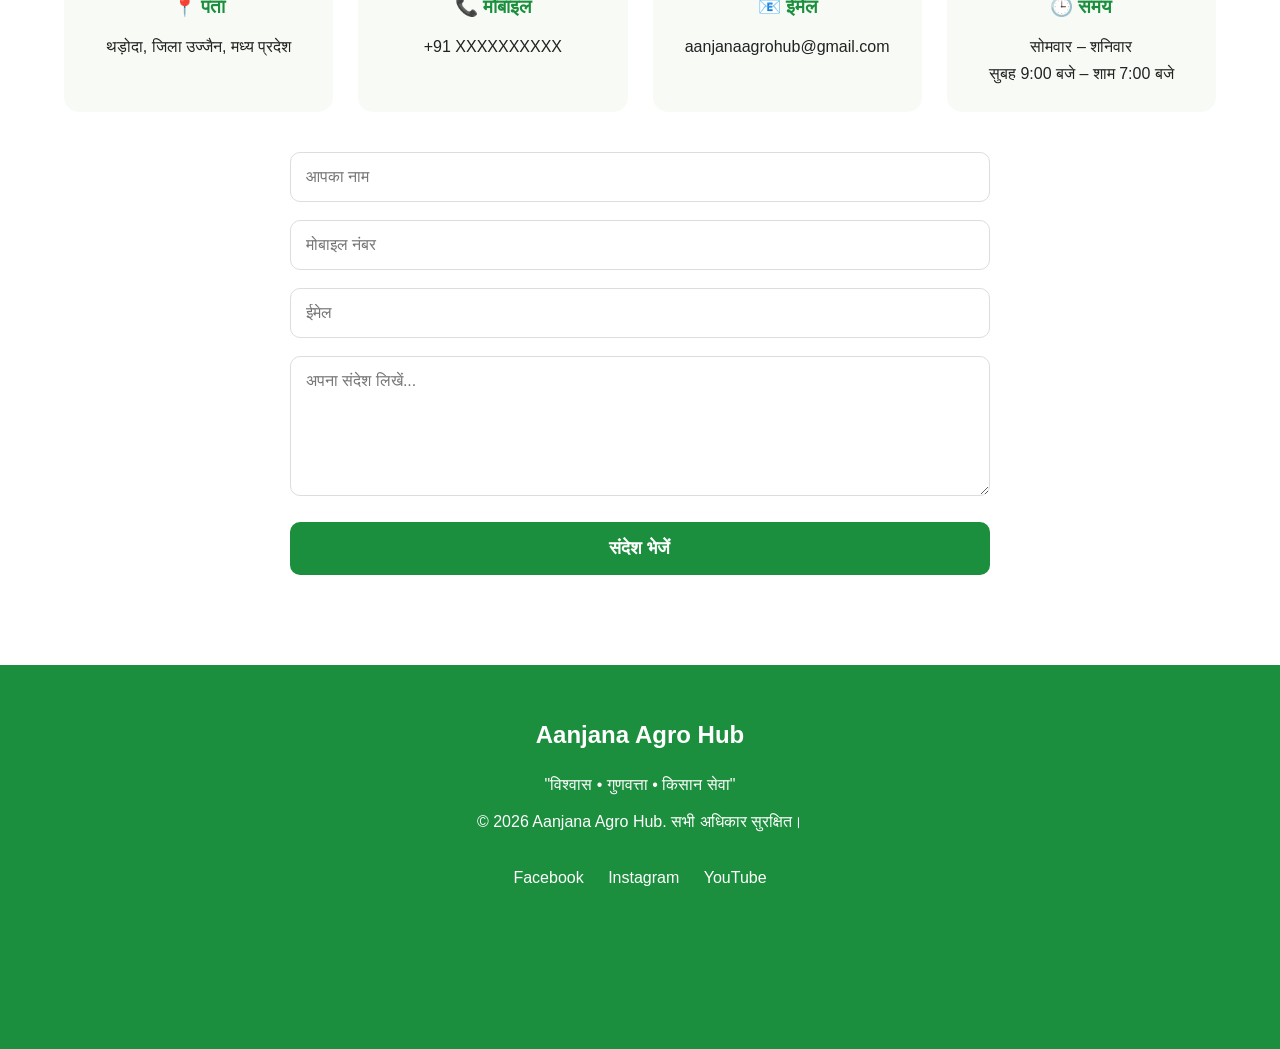
==== commit d79f6d63: "Add footer and script reference to index.html Added footer section and included script reference." ====
--- a/index.html
+++ b/index.html
@@ -412,10 +412,19 @@
 </div>
 
 </div>
+<footer>
+
+    <!-- Footer का पूरा code -->
 
 </footer>
+
+<script src="script.js"></script>
 
 </body>
 </html>
-
-
+</footer>
+
+</body>
+</html>
+
+
--- a/style.css
+++ b/style.css
@@ -1,26 +1,671 @@
-
-*{margin:0;padding:0;box-sizing:border-box}
-html{scroll-behavior:smooth}
-body{font-family:Arial,sans-serif;background:#f4f8f2;color:#222}
-.hero{min-height:100vh;background:linear-gradient(rgba(0,80,0,.55),rgba(0,80,0,.55)),url('images/hero.jpg') center/cover;display:flex;flex-direction:column}
-nav{display:flex;justify-content:space-between;align-items:center;padding:18px 8%;background:rgba(0,0,0,.25);backdrop-filter:blur(8px);position:sticky;top:0}
-.logo{color:#fff;font-size:28px;font-weight:bold}
-nav ul{display:flex;gap:20px;list-style:none}
-nav a{color:#fff;text-decoration:none}
-.hero-content{flex:1;display:flex;flex-direction:column;justify-content:center;align-items:center;text-align:center;color:#fff;padding:20px}
-.hero h1{font-size:56px}
-.hero p{font-size:22px;margin:20px 0}
-.btn{background:#2e7d32;color:#fff;padding:14px 28px;border-radius:30px;text-decoration:none;transition:.3s}
-.btn:hover{background:#1b5e20;transform:scale(1.05)}
-section{max-width:1200px;margin:auto;padding:70px 20px}
-h2{text-align:center;margin-bottom:30px;color:#1b5e20}
-.grid{display:grid;grid-template-columns:repeat(auto-fit,minmax(250px,1fr));gap:25px}
-.grid article{background:#fff;border-radius:16px;padding:24px;box-shadow:0 10px 25px rgba(0,0,0,.08);transition:.3s}
-.grid article:hover{transform:translateY(-8px)}
-footer{background:#1b5e20;color:#fff;text-align:center;padding:25px}
+/* ===================================
+   Aanjana Agro Hub
+   style.css - Part 1
+=================================== */
+
+*{
+    margin:0;
+    padding:0;
+    box-sizing:border-box;
+}
+
+html{
+    scroll-behavior:smooth;
+}
+
+body{
+    font-family:'Poppins',sans-serif;
+    background:#f5f8f2;
+    color:#222;
+    line-height:1.7;
+}
+
+/* Container */
+
+.container{
+    width:90%;
+    max-width:1200px;
+    margin:auto;
+}
+
+/* Links */
+
+a{
+    text-decoration:none;
+    color:inherit;
+}
+
+img{
+    width:100%;
+    display:block;
+}
+
+/* ================= HEADER ================= */
+
+header{
+    position:fixed;
+    top:0;
+    left:0;
+    width:100%;
+    background:#ffffff;
+    display:flex;
+    justify-content:space-between;
+    align-items:center;
+    padding:18px 8%;
+    box-shadow:0 5px 20px rgba(0,0,0,.08);
+    z-index:1000;
+}
+
+/* Logo */
+
+.logo h2{
+    color:#1b8f3d;
+    font-size:28px;
+    font-weight:700;
+}
+
+.logo p{
+    color:#666;
+    font-size:14px;
+}
+
+/* Navigation */
+
+nav ul{
+    display:flex;
+    list-style:none;
+    gap:28px;
+}
+
+nav ul li a{
+    font-weight:600;
+    color:#222;
+    transition:.3s;
+    position:relative;
+}
+
+nav ul li a:hover{
+    color:#1b8f3d;
+}
+
+nav ul li a::after{
+    content:'';
+    position:absolute;
+    left:0;
+    bottom:-6px;
+    width:0%;
+    height:3px;
+    background:#1b8f3d;
+    transition:.3s;
+    border-radius:50px;
+}
+
+nav ul li a:hover::after{
+    width:100%;
+}
+
+/* Section Heading */
+
+section{
+    padding:90px 0;
+}
+
+section h2{
+    font-size:38px;
+    text-align:center;
+    margin-bottom:18px;
+    color:#1b8f3d;
+}
+
+.section-text{
+    max-width:750px;
+    margin:auto;
+    text-align:center;
+    color:#666;
+    margin-bottom:50px;
+    font-size:18px;
+} /* ===================================
+   Aanjana Agro Hub
+   style.css - Part 2
+   Hero + Buttons + Features
+=================================== */
+
+/* ================= HERO ================= */
+
+.hero{
+    min-height:100vh;
+    display:flex;
+    align-items:center;
+    justify-content:center;
+    text-align:center;
+    padding:140px 8% 80px;
+    background:linear-gradient(rgba(0,0,0,.45),rgba(0,0,0,.45)),
+    url("images/hero.jpg") center/cover no-repeat;
+    color:#fff;
+}
+
+.hero-content{
+    max-width:850px;
+}
+
+.hero h1{
+    font-size:28px;
+    font-weight:500;
+    margin-bottom:15px;
+}
+
+.hero h2{
+    font-size:58px;
+    color:#fff;
+    margin-bottom:20px;
+    font-weight:700;
+}
+
+.hero p{
+    font-size:20px;
+    line-height:1.8;
+    margin-bottom:35px;
+}
+
+/* ================= BUTTONS ================= */
+
+.hero-btn{
+    display:flex;
+    justify-content:center;
+    gap:20px;
+    flex-wrap:wrap;
+}
+
+.btn,
+.btn2{
+    padding:15px 35px;
+    border-radius:50px;
+    font-size:17px;
+    font-weight:600;
+    transition:.35s ease;
+}
+
+.btn{
+    background:#1b8f3d;
+    color:#fff;
+}
+
+.btn:hover{
+    background:#157032;
+    transform:translateY(-4px);
+    box-shadow:0 12px 25px rgba(27,143,61,.35);
+}
+
+.btn2{
+    background:#fff;
+    color:#1b8f3d;
+}
+
+.btn2:hover{
+    background:#1b8f3d;
+    color:#fff;
+    transform:translateY(-4px);
+    box-shadow:0 12px 25px rgba(0,0,0,.18);
+}
+
+/* ================= FEATURES ================= */
+
+.features{
+    display:grid;
+    grid-template-columns:repeat(auto-fit,minmax(260px,1fr));
+    gap:30px;
+    padding:80px 8%;
+    background:#ffffff;
+}
+
+.feature{
+    background:#fff;
+    border-radius:18px;
+    padding:35px 25px;
+    text-align:center;
+    box-shadow:0 10px 30px rgba(0,0,0,.08);
+    transition:.35s;
+}
+
+.feature:hover{
+    transform:translateY(-8px);
+    box-shadow:0 18px 40px rgba(0,0,0,.12);
+}
+
+.feature h3{
+    color:#1b8f3d;
+    font-size:24px;
+    margin-bottom:15px;
+}
+
+.feature p{
+    color:#555;
+    font-size:16px;
+    line-height:1.8;
+}
+
+/* ================= SIMPLE ANIMATION ================= */
+
+@keyframes fadeUp{
+
+    from{
+        opacity:0;
+        transform:translateY(40px);
+    }
+
+    to{
+        opacity:1;
+        transform:translateY(0);
+    }
+
+}
+
+.hero-content,
+.feature{
+    animation:fadeUp .8s ease;
+} /* ===================================
+   Aanjana Agro Hub
+   style.css - Part 3
+About + Products + Services
+=================================== */
+
+/* ================= ABOUT ================= */
+
+.about{
+    background:#f7faf5;
+}
+
+.about .container{
+    max-width:900px;
+}
+
+.about p{
+    font-size:18px;
+    color:#555;
+    line-height:1.9;
+    text-align:center;
+    margin-bottom:22px;
+}
+
+.about strong{
+    color:#1b8f3d;
+}
+
+/* ================= PRODUCTS ================= */
+
+.products{
+    background:#ffffff;
+}
+
+.product-grid{
+    display:grid;
+    grid-template-columns:repeat(auto-fit,minmax(270px,1fr));
+    gap:30px;
+    margin-top:50px;
+}
+
+.product-card{
+    background:#fff;
+    border-radius:18px;
+    padding:30px;
+    text-align:center;
+    box-shadow:0 8px 25px rgba(0,0,0,.08);
+    transition:.35s;
+    border-top:5px solid #1b8f3d;
+}
+
+.product-card:hover{
+    transform:translateY(-10px);
+    box-shadow:0 18px 35px rgba(0,0,0,.15);
+}
+
+.product-card h3{
+    color:#1b8f3d;
+    font-size:24px;
+    margin-bottom:15px;
+}
+
+.product-card p{
+    color:#555;
+    line-height:1.8;
+    font-size:16px;
+}
+
+/* ================= SERVICES ================= */
+
+.services{
+    background:#eef8ee;
+}
+
+.service-grid{
+    display:grid;
+    grid-template-columns:repeat(auto-fit,minmax(260px,1fr));
+    gap:30px;
+    margin-top:50px;
+}
+
+.service-card{
+    background:#fff;
+    padding:30px;
+    border-radius:18px;
+    text-align:center;
+    transition:.35s;
+    box-shadow:0 8px 25px rgba(0,0,0,.08);
+}
+
+.service-card:hover{
+    transform:translateY(-10px);
+    background:#1b8f3d;
+}
+
+.service-card:hover h3,
+.service-card:hover p{
+    color:#fff;
+}
+
+.service-card h3{
+    color:#1b8f3d;
+    margin-bottom:15px;
+    font-size:24px;
+    transition:.3s;
+}
+
+.service-card p{
+    color:#555;
+    line-height:1.8;
+    transition:.3s;
+    font-size:16px;
+} /* ===================================
+   Aanjana Agro Hub
+   style.css - Part 4
+   Gallery + Video + Contact + Footer
+   WhatsApp + Responsive
+=================================== */
+
+/* ================= GALLERY ================= */
+
+.gallery{
+    background:#ffffff;
+}
+
+.gallery-grid{
+    display:grid;
+    grid-template-columns:repeat(auto-fit,minmax(280px,1fr));
+    gap:20px;
+    margin-top:40px;
+}
+
+.gallery-item{
+    overflow:hidden;
+    border-radius:15px;
+    box-shadow:0 8px 20px rgba(0,0,0,.10);
+}
+
+.gallery-item img{
+    height:260px;
+    object-fit:cover;
+    transition:.4s;
+}
+
+.gallery-item:hover img{
+    transform:scale(1.08);
+}
+
+/* ================= VIDEO ================= */
+
+.video{
+    background:#f5f8f2;
+}
+
+.video-box{
+    margin-top:35px;
+    overflow:hidden;
+    border-radius:20px;
+    box-shadow:0 10px 30px rgba(0,0,0,.15);
+}
+
+.video-box iframe{
+    display:block;
+    width:100%;
+}
+
+/* ================= CONTACT ================= */
+
+.contact{
+    background:#ffffff;
+}
+
+.contact-box{
+    display:grid;
+    grid-template-columns:repeat(auto-fit,minmax(220px,1fr));
+    gap:25px;
+    margin:40px 0;
+}
+
+.contact-item{
+    background:#f7faf5;
+    padding:25px;
+    border-radius:15px;
+    text-align:center;
+}
+
+.contact-item h3{
+    color:#1b8f3d;
+    margin-bottom:10px;
+}
+
+.contact-form{
+    max-width:700px;
+    margin:0 auto;
+}
+
+.contact-form input,
+.contact-form textarea{
+    width:100%;
+    padding:15px;
+    margin-bottom:18px;
+    border:1px solid #ddd;
+    border-radius:10px;
+    font-size:16px;
+    font-family:'Poppins',sans-serif;
+}
+
+.contact-form input:focus,
+.contact-form textarea:focus{
+    outline:none;
+    border-color:#1b8f3d;
+}
+
+.contact-form button{
+    width:100%;
+    padding:16px;
+    border:none;
+    border-radius:10px;
+    background:#1b8f3d;
+    color:#fff;
+    font-size:18px;
+    font-weight:600;
+    cursor:pointer;
+    transition:.3s;
+}
+
+.contact-form button:hover{
+    background:#157032;
+}
+
+/* ================= WHATSAPP ================= */
+
+.whatsapp{
+    position:fixed;
+    right:20px;
+    bottom:20px;
+    width:60px;
+    height:60px;
+    border-radius:50%;
+    background:#25D366;
+    color:#fff;
+    display:flex;
+    align-items:center;
+    justify-content:center;
+    font-size:30px;
+    box-shadow:0 8px 20px rgba(0,0,0,.25);
+    z-index:999;
+  transition:.3s;
+}
+
+.whatsapp:hover{
+    transform:scale(1.1);
+}
+
+/* ================= FOOTER ================= */
+
+footer{
+    background:#1b8f3d;
+    color:#fff;
+    text-align:center;
+    padding:50px 20px;
+}
+
+footer h2{
+    color:#fff;
+    margin-bottom:15px;
+}
+
+footer p{
+    margin:10px 0;
+}
+
+.social-links{
+    margin-top:20px;
+}
+
+.social-links a{
+    display:inline-block;
+    margin:8px 10px;
+    color:#fff;
+    transition:.3s;
+}
+
+.social-links a:hover{
+    opacity:.8;
+}
+
+/* ================= RESPONSIVE ================= */
+
+@media(max-width:992px){
+
+header{
+    flex-direction:column;
+    padding:15px;
+}
+
+nav ul{
+    flex-wrap:wrap;
+    justify-content:center;
+    gap:15px;
+    margin-top:15px;
+}
+
+.hero{
+    padding-top:180px;
+}
+
+.hero h2{
+    font-size:42px;
+}
+
+.hero p{
+    font-size:18px;
+}
+
+section h2{
+    font-size:32px;
+}
+
+}
+
 @media(max-width:768px){
-nav{flex-direction:column}
-nav ul{flex-wrap:wrap;justify-content:center}
-.hero h1{font-size:34px}
-.hero p{font-size:18px}
-}
+
+.hero h1{
+    font-size:22px;
+}
+
+.hero h2{
+    font-size:34px;
+}
+
+.hero p{
+    font-size:16px;
+}
+
+.hero-btn{
+    flex-direction:column;
+    align-items:center;
+}
+
+.btn,
+.btn2{
+    width:230px;
+    text-align:center;
+}
+
+.gallery-item img{
+    height:220px;
+}
+
+section{
+    padding:70px 0;
+}
+
+}
+
+@media(max-width:480px){
+
+.logo h2{
+    font-size:22px;
+}
+
+.logo p{
+    font-size:12px;
+}
+
+nav ul{
+    gap:10px;
+}
+
+nav ul li a{
+    font-size:14px;
+}
+
+.hero h2{
+    font-size:28px;
+}
+
+.hero p{
+    font-size:15px;
+}
+
+section h2{
+    font-size:28px;
+}
+
+.product-card,
+.service-card,
+.contact-item{
+    padding:20px;
+}
+
+.whatsapp{
+    width:55px;
+    height:55px;
+    font-size:26px;
+}
+
+}
+nav ul li a.active{
+    color:#1b8f3d;
+}
+
+nav ul li a.active::after{
+    width:100%;
+}
